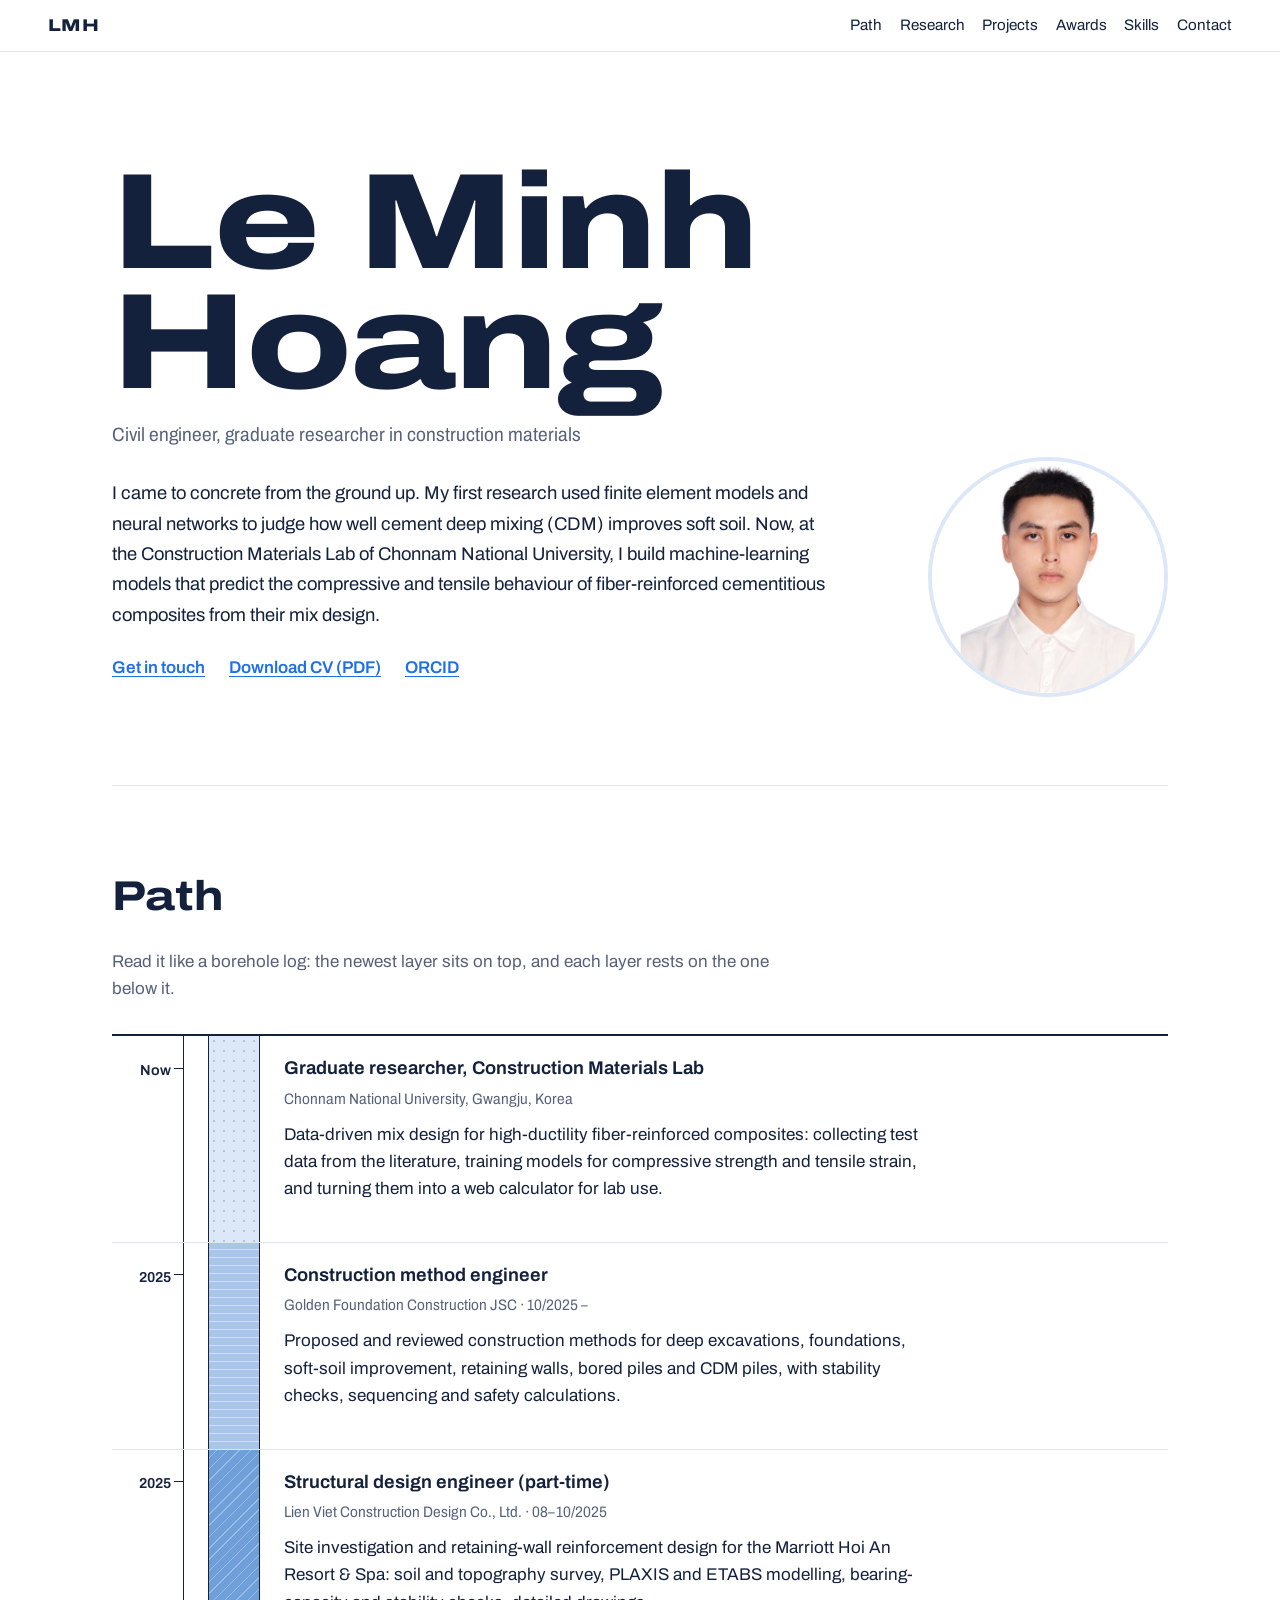
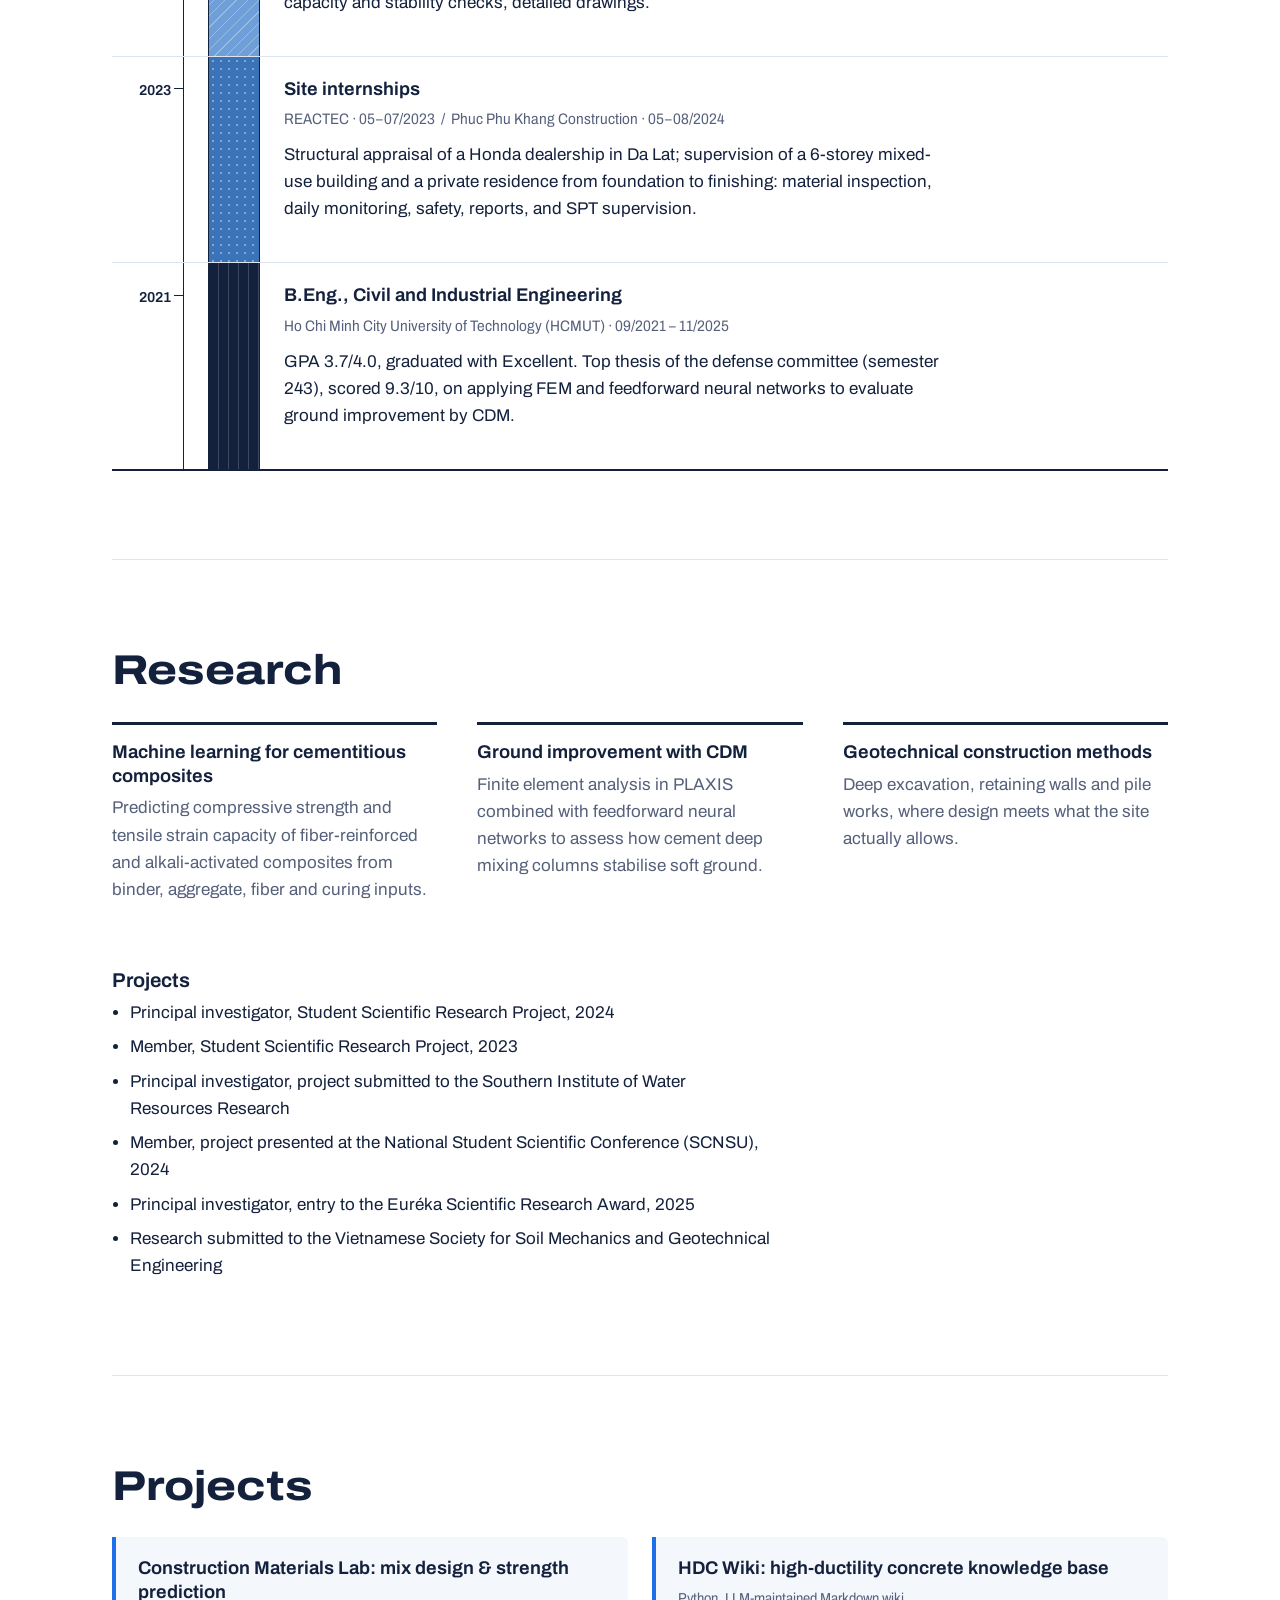
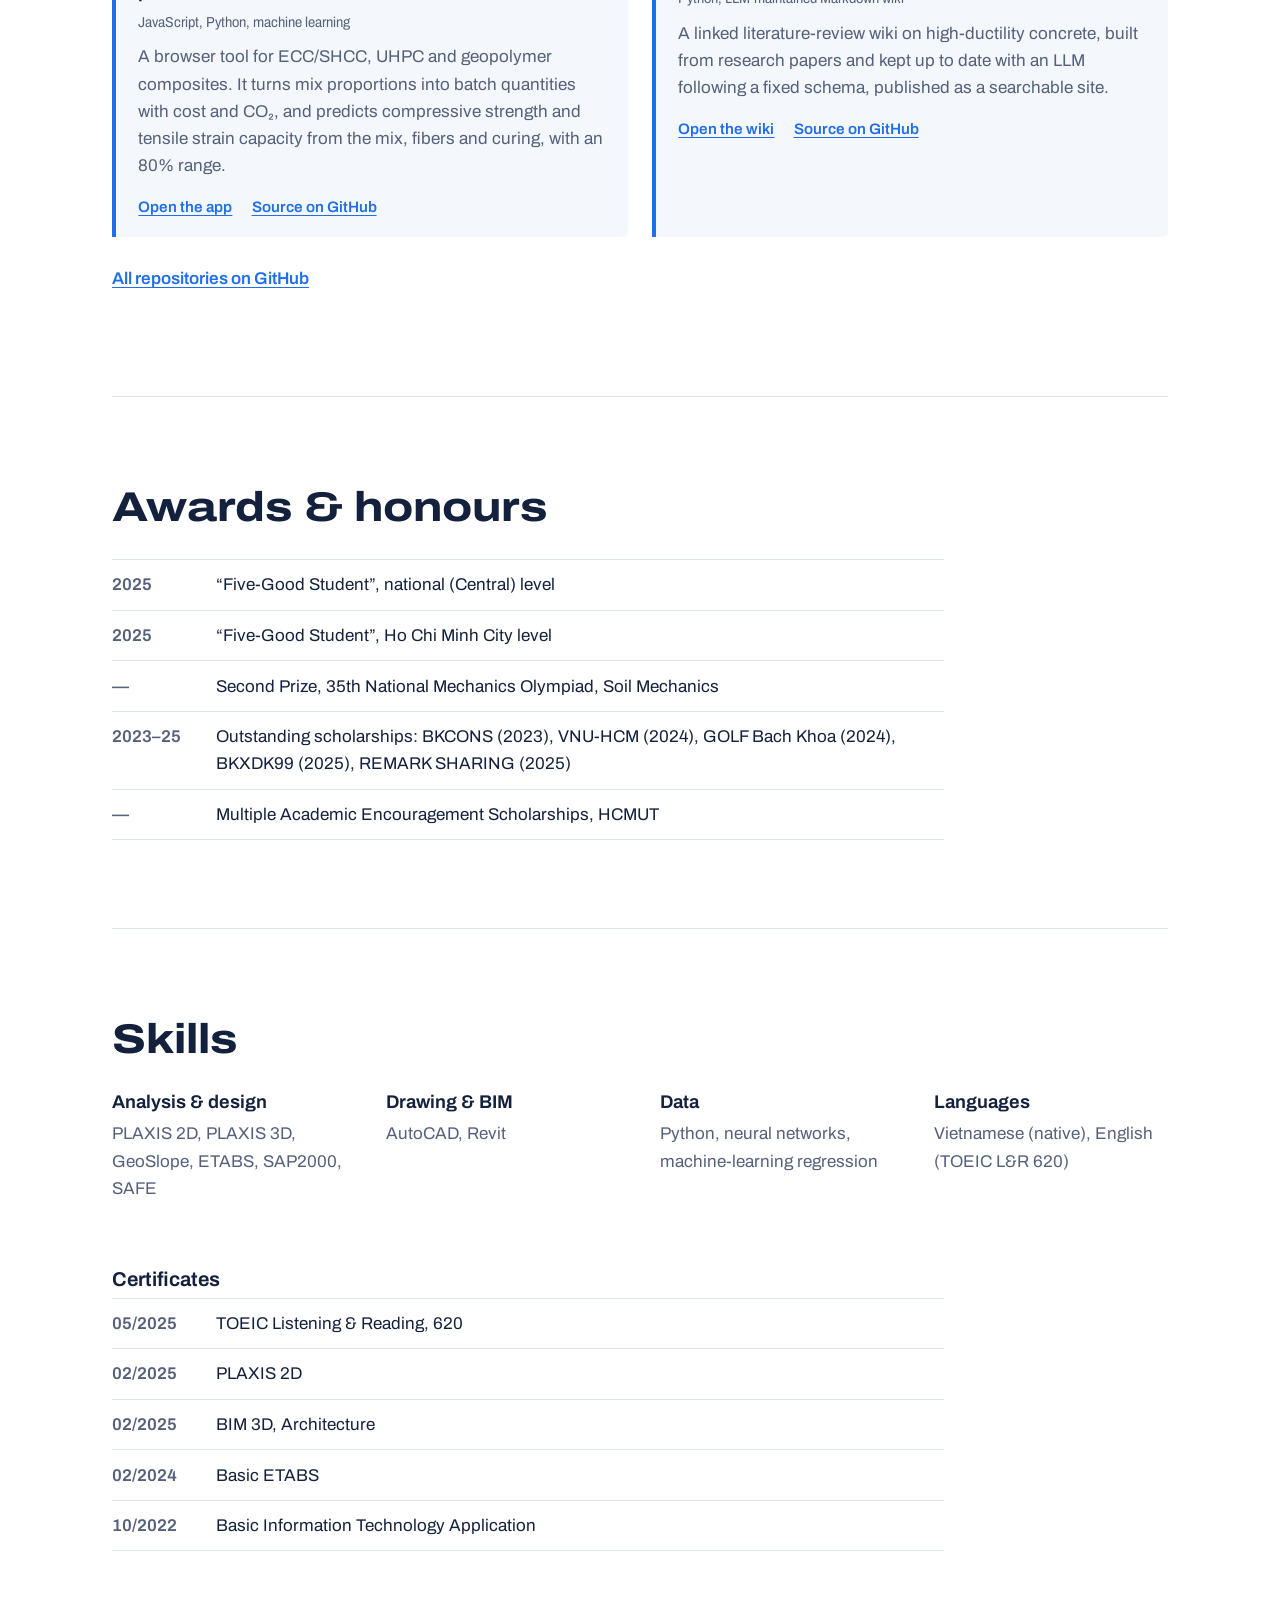
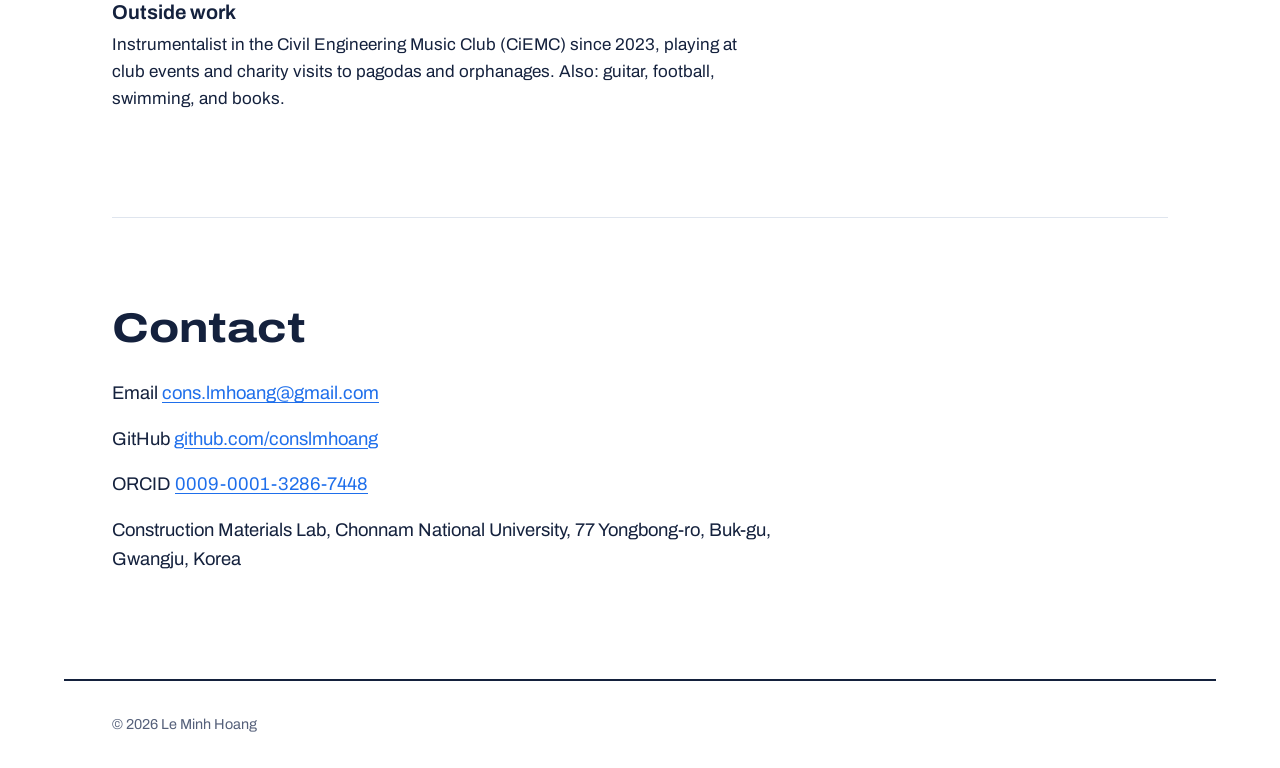
==== index.html @ 392dd6df "Personal website: profile, path, research, projects, awards, skills, contact Co-Authored-By: Claude " ====
<!doctype html>
<html lang="en">
<head>
<meta charset="utf-8">
<meta name="viewport" content="width=device-width, initial-scale=1">
<title>Le Minh Hoang</title>
<meta name="description" content="Le Minh Hoang, civil engineer and graduate researcher in construction materials.">
<link rel="preconnect" href="https://fonts.googleapis.com">
<link rel="preconnect" href="https://fonts.gstatic.com" crossorigin>
<link href="https://fonts.googleapis.com/css2?family=Archivo:wdth,wght@62..125,300..800&display=swap" rel="stylesheet">
<link rel="stylesheet" href="style.css">
</head>
<body>

<header class="top">
  <a class="mark" href="#">LMH</a>
  <nav aria-label="Sections">
    <a href="#path">Path</a>
    <a href="#research">Research</a>
    <a href="#projects">Projects</a>
    <a href="#awards">Awards</a>
    <a href="#skills">Skills</a>
    <a href="#contact">Contact</a>
  </nav>
</header>

<main>

<section class="hero">
  <div class="hero-text">
    <h1>Le Minh<br>Hoang</h1>
    <p class="role">Civil engineer, graduate researcher in construction materials</p>
    <p class="lede">I came to concrete from the ground up. My first research used finite element models and neural networks to judge how well cement deep mixing (CDM) improves soft soil. Now, at the Construction Materials Lab of Chonnam National University, I build machine-learning models that predict the compressive and tensile behaviour of fiber-reinforced cementitious composites from their mix design.</p>
    <p class="links">
      <a href="#contact">Get in touch</a>
      <a href="Le-Minh-Hoang-CV.pdf">Download CV (PDF)</a>
      <a href="https://orcid.org/0009-0001-3286-7448">ORCID</a>
    </p>
  </div>
  <figure class="portrait">
    <img src="assets/photo.jpg" alt="Portrait of Le Minh Hoang" width="300" height="300">
  </figure>
</section>

<section id="path" class="path">
  <h2>Path</h2>
  <p class="section-note">Read it like a borehole log: the newest layer sits on top, and each layer rests on the one below it.</p>

  <ol class="log">
    <li class="layer l-now">
      <span class="depth">Now</span>
      <div class="stratum" aria-hidden="true"></div>
      <div class="body">
        <h3>Graduate researcher, Construction Materials Lab</h3>
        <p class="where">Chonnam National University, Gwangju, Korea</p>
        <p>Data-driven mix design for high-ductility fiber-reinforced composites: collecting test data from the literature, training models for compressive strength and tensile strain, and turning them into a web calculator for lab use.</p>
      </div>
    </li>
    <li class="layer l-gf">
      <span class="depth">2025</span>
      <div class="stratum" aria-hidden="true"></div>
      <div class="body">
        <h3>Construction method engineer</h3>
        <p class="where">Golden Foundation Construction JSC · 10/2025 –</p>
        <p>Proposed and reviewed construction methods for deep excavations, foundations, soft-soil improvement, retaining walls, bored piles and CDM piles, with stability checks, sequencing and safety calculations.</p>
      </div>
    </li>
    <li class="layer l-lv">
      <span class="depth">2025</span>
      <div class="stratum" aria-hidden="true"></div>
      <div class="body">
        <h3>Structural design engineer (part-time)</h3>
        <p class="where">Lien Viet Construction Design Co., Ltd. · 08–10/2025</p>
        <p>Site investigation and retaining-wall reinforcement design for the Marriott Hoi An Resort &amp; Spa: soil and topography survey, PLAXIS and ETABS modelling, bearing-capacity and stability checks, detailed drawings.</p>
      </div>
    </li>
    <li class="layer l-site">
      <span class="depth">2023</span>
      <div class="stratum" aria-hidden="true"></div>
      <div class="body">
        <h3>Site internships</h3>
        <p class="where">REACTEC · 05–07/2023 &nbsp;/&nbsp; Phuc Phu Khang Construction · 05–08/2024</p>
        <p>Structural appraisal of a Honda dealership in Da Lat; supervision of a 6-storey mixed-use building and a private residence from foundation to finishing: material inspection, daily monitoring, safety, reports, and SPT supervision.</p>
      </div>
    </li>
    <li class="layer l-hcmut">
      <span class="depth">2021</span>
      <div class="stratum" aria-hidden="true"></div>
      <div class="body">
        <h3>B.Eng., Civil and Industrial Engineering</h3>
        <p class="where">Ho Chi Minh City University of Technology (HCMUT) · 09/2021 – 11/2025</p>
        <p>GPA 3.7/4.0, graduated with Excellent. Top thesis of the defense committee (semester 243), scored 9.3/10, on applying FEM and feedforward neural networks to evaluate ground improvement by CDM.</p>
      </div>
    </li>
  </ol>
</section>

<section id="research" class="research">
  <h2>Research</h2>
  <div class="topics">
    <article>
      <h3>Machine learning for cementitious composites</h3>
      <p>Predicting compressive strength and tensile strain capacity of fiber-reinforced and alkali-activated composites from binder, aggregate, fiber and curing inputs.</p>
    </article>
    <article>
      <h3>Ground improvement with CDM</h3>
      <p>Finite element analysis in PLAXIS combined with feedforward neural networks to assess how cement deep mixing columns stabilise soft ground.</p>
    </article>
    <article>
      <h3>Geotechnical construction methods</h3>
      <p>Deep excavation, retaining walls and pile works, where design meets what the site actually allows.</p>
    </article>
  </div>

  <h3 class="sub">Projects</h3>
  <ul class="plain">
    <li>Principal investigator, Student Scientific Research Project, 2024</li>
    <li>Member, Student Scientific Research Project, 2023</li>
    <li>Principal investigator, project submitted to the Southern Institute of Water Resources Research</li>
    <li>Member, project presented at the National Student Scientific Conference (SCNSU), 2024</li>
    <li>Principal investigator, entry to the Euréka Scientific Research Award, 2025</li>
    <li>Research submitted to the Vietnamese Society for Soil Mechanics and Geotechnical Engineering</li>
  </ul>
</section>

<section id="projects" class="projects">
  <h2>Projects</h2>
  <div class="projects-list">
    <article class="project">
      <h3>Construction Materials Lab: mix design &amp; strength prediction</h3>
      <p class="tech">JavaScript, Python, machine learning</p>
      <p>A browser tool for ECC/SHCC, UHPC and geopolymer composites. It turns mix proportions into batch quantities with cost and CO₂, and predicts compressive strength and tensile strain capacity from the mix, fibers and curing, with an 80% range.</p>
      <p class="plinks">
        <a href="https://conslmhoang.github.io/construction-materials-lab/">Open the app</a>
        <a href="https://github.com/conslmhoang/construction-materials-lab">Source on GitHub</a>
      </p>
    </article>
    <article class="project">
      <h3>HDC Wiki: high-ductility concrete knowledge base</h3>
      <p class="tech">Python, LLM-maintained Markdown wiki</p>
      <p>A linked literature-review wiki on high-ductility concrete, built from research papers and kept up to date with an LLM following a fixed schema, published as a searchable site.</p>
      <p class="plinks">
        <a href="https://conslmhoang.github.io/HDC-wiki/">Open the wiki</a>
        <a href="https://github.com/conslmhoang/HDC-wiki">Source on GitHub</a>
      </p>
    </article>
  </div>
  <p class="gh-all"><a href="https://github.com/conslmhoang">All repositories on GitHub</a></p>
</section>

<section id="awards" class="awards">
  <h2>Awards &amp; honours</h2>
  <dl class="rows">
    <div><dt>2025</dt><dd>“Five-Good Student”, national (Central) level</dd></div>
    <div><dt>2025</dt><dd>“Five-Good Student”, Ho Chi Minh City level</dd></div>
    <div><dt>—</dt><dd>Second Prize, 35th National Mechanics Olympiad, Soil Mechanics</dd></div>
    <div><dt>2023–25</dt><dd>Outstanding scholarships: BKCONS (2023), VNU-HCM (2024), GOLF Bach Khoa (2024), BKXDK99 (2025), REMARK SHARING (2025)</dd></div>
    <div><dt>—</dt><dd>Multiple Academic Encouragement Scholarships, HCMUT</dd></div>
  </dl>
</section>

<section id="skills" class="skills">
  <h2>Skills</h2>
  <div class="skill-grid">
    <div>
      <h3>Analysis &amp; design</h3>
      <p>PLAXIS 2D, PLAXIS 3D, GeoSlope, ETABS, SAP2000, SAFE</p>
    </div>
    <div>
      <h3>Drawing &amp; BIM</h3>
      <p>AutoCAD, Revit</p>
    </div>
    <div>
      <h3>Data</h3>
      <p>Python, neural networks, machine-learning regression</p>
    </div>
    <div>
      <h3>Languages</h3>
      <p>Vietnamese (native), English (TOEIC L&amp;R 620)</p>
    </div>
  </div>

  <h3 class="sub">Certificates</h3>
  <dl class="rows">
    <div><dt>05/2025</dt><dd>TOEIC Listening &amp; Reading, 620</dd></div>
    <div><dt>02/2025</dt><dd>PLAXIS 2D</dd></div>
    <div><dt>02/2025</dt><dd>BIM 3D, Architecture</dd></div>
    <div><dt>02/2024</dt><dd>Basic ETABS</dd></div>
    <div><dt>10/2022</dt><dd>Basic Information Technology Application</dd></div>
  </dl>

  <h3 class="sub">Outside work</h3>
  <p class="outside">Instrumentalist in the Civil Engineering Music Club (CiEMC) since 2023, playing at club events and charity visits to pagodas and orphanages. Also: guitar, football, swimming, and books.</p>
</section>

<section id="contact" class="contact">
  <h2>Contact</h2>
  <p class="contact-line">Email <a href="mailto:cons.lmhoang@gmail.com">cons.lmhoang@gmail.com</a></p>
  <p class="contact-line">GitHub <a href="https://github.com/conslmhoang">github.com/conslmhoang</a></p>
  <p class="contact-line">ORCID <a href="https://orcid.org/0009-0001-3286-7448">0009-0001-3286-7448</a></p>
  <p class="contact-line">Construction Materials Lab, Chonnam National University, 77 Yongbong-ro, Buk-gu, Gwangju, Korea</p>
</section>

</main>

<footer class="foot">
  <p>© 2026 Le Minh Hoang</p>
</footer>

</body>
</html>
---- style.css ----
:root {
  --paper: #ffffff;
  --ink: #14213d;        /* navy */
  --muted: #55607a;
  --rule: #dfe5ee;
  --rebar: #1f6feb;      /* link / focus */
  --tint: #f4f7fb;       /* alternate section band */
  /* strata, top (light) to bottom (deep) */
  --s-now: #dce8f7;
  --s-gf: #a9c6ea;
  --s-lv: #6f9fd8;
  --s-site: #3b73b9;
  --s-hcmut: #14213d;
  --measure: 66ch;
}

* { box-sizing: border-box; }
html { scroll-behavior: smooth; }
@media (prefers-reduced-motion: reduce) { html { scroll-behavior: auto; } }

body {
  margin: 0;
  background: var(--paper);
  color: var(--ink);
  font-family: "Archivo", system-ui, sans-serif;
  font-size: 1.0625rem;
  line-height: 1.6;
  font-variation-settings: "wdth" 100;
}

a { color: var(--rebar); text-underline-offset: 3px; }
a:focus-visible { outline: 2px solid var(--rebar); outline-offset: 3px; border-radius: 2px; }

/* top bar */
.top {
  position: sticky; top: 0; z-index: 10;
  display: flex; justify-content: space-between; align-items: center; gap: 1rem;
  padding: .75rem clamp(1rem, 4vw, 3rem);
  background: color-mix(in srgb, var(--paper) 92%, transparent);
  backdrop-filter: blur(6px);
  border-bottom: 1px solid var(--rule);
}
.mark { font-weight: 800; font-stretch: 125%; font-variation-settings: "wdth" 125; color: var(--ink); text-decoration: none; letter-spacing: .02em; }
.top nav { display: flex; flex-wrap: wrap; gap: .25rem 1.1rem; font-size: .95rem; }
.top nav a { color: var(--ink); text-decoration: none; }
.top nav a:hover { color: var(--rebar); text-decoration: underline; }
.hero h1 { color: var(--ink); }

main { padding: 0 clamp(1rem, 4vw, 3rem); max-width: 72rem; margin: 0 auto; }
section { padding: clamp(3rem, 8vw, 5.5rem) 0; border-bottom: 1px solid var(--rule); }

h2 {
  font-size: clamp(1.9rem, 4vw, 2.6rem);
  font-weight: 750;
  font-variation-settings: "wdth" 118;
  line-height: 1.1;
  margin: 0 0 1.75rem;
}
h3 { font-size: 1.15rem; font-weight: 650; line-height: 1.3; margin: 0 0 .35rem; }
h3.sub { margin-top: 3rem; font-size: 1.25rem; }
p { margin: 0 0 1rem; max-width: var(--measure); }

/* hero */
.hero {
  display: grid; grid-template-columns: 1fr auto; gap: clamp(1.5rem, 5vw, 4rem);
  align-items: end; padding-top: clamp(3rem, 10vw, 7rem);
}
.hero h1 {
  margin: 0 0 1rem;
  font-size: clamp(3.4rem, 12vw, 8.5rem);
  line-height: .88;
  font-weight: 800;
  font-variation-settings: "wdth" 125;
  letter-spacing: -.01em;
}
.role { font-size: 1.2rem; color: var(--muted); font-variation-settings: "wdth" 88; margin-bottom: 1.75rem; }
.lede { font-size: 1.15rem; line-height: 1.65; }
.links { display: flex; flex-wrap: wrap; gap: .75rem 1.5rem; margin-top: 1.5rem; font-weight: 600; }

.portrait { margin: 0; }
.portrait img {
  display: block; width: clamp(150px, 22vw, 240px); height: auto;
  aspect-ratio: 1; object-fit: cover; object-position: 50% 20%;
  border-radius: 50%;
  border: 4px solid var(--s-now);
}

/* borehole log: the one memorable element */
.section-note { color: var(--muted); margin-bottom: 2rem; }
.log { list-style: none; margin: 0; padding: 0; border-top: 2px solid var(--ink); }
.layer {
  display: grid;
  grid-template-columns: 4.5rem 3.25rem 1fr;
  gap: 0 1.5rem;
  border-bottom: 1px solid var(--rule);
}
.depth {
  padding-top: 1.4rem;
  font-size: .9rem; font-weight: 600;
  font-variant-numeric: tabular-nums;
  text-align: right;
  border-right: 1px solid var(--ink);
  padding-right: .75rem;
  position: relative;
}
.depth::after { /* tick on the depth scale */
  content: ""; position: absolute; right: -1px; top: 1.95rem; width: .6rem; border-top: 1px solid var(--ink);
}
.stratum { background: var(--c); background-image: var(--tex); border-left: 1px solid var(--ink); border-right: 1px solid var(--ink); }
.body { padding: 1.3rem 0 1.5rem; }
.where { color: var(--muted); font-size: .95rem; font-variation-settings: "wdth" 88; margin-bottom: .6rem; }

/* each layer gets its own subtle hatch, like a log legend */
.l-now   { --c: var(--s-now);   --tex: radial-gradient(circle, rgba(20,33,61,.18) 1.2px, transparent 1.6px); }
.l-now .stratum { background-size: 10px 10px; }
.l-gf    { --c: var(--s-gf);    --tex: repeating-linear-gradient(0deg, transparent 0 7px, rgba(255,255,255,.45) 7px 8px); }
.l-lv    { --c: var(--s-lv);    --tex: repeating-linear-gradient(-45deg, transparent 0 7px, rgba(255,255,255,.3) 7px 8px); }
.l-site  { --c: var(--s-site);  --tex: radial-gradient(circle, rgba(255,255,255,.35) 1.2px, transparent 1.6px); }
.l-site .stratum { background-size: 8px 8px; }
.l-hcmut { --c: var(--s-hcmut); --tex: repeating-linear-gradient(90deg, transparent 0 9px, rgba(255,255,255,.18) 9px 10px); }
.log .layer:last-child { border-bottom: 2px solid var(--ink); }

/* research */
.topics { display: grid; grid-template-columns: repeat(auto-fit, minmax(16rem, 1fr)); gap: 2rem 2.5rem; }
.topics article { border-top: 3px solid var(--ink); padding-top: 1rem; }
.topics p { color: var(--muted); }
.plain { margin: 0; padding-left: 1.1rem; max-width: var(--measure); }
.plain li { margin-bottom: .45rem; }

/* key-value rows */
.rows { margin: 0; max-width: 52rem; }
.rows div { display: grid; grid-template-columns: 5.5rem 1fr; gap: 1rem; padding: .7rem 0; border-top: 1px solid var(--rule); }
.rows div:last-child { border-bottom: 1px solid var(--rule); }
.rows dt { font-weight: 600; font-variant-numeric: tabular-nums; color: var(--muted); }
.rows dd { margin: 0; }

.skill-grid { display: grid; grid-template-columns: repeat(auto-fit, minmax(13rem, 1fr)); gap: 1.75rem 2.5rem; }
.skill-grid p { color: var(--muted); }

/* projects */
.projects-list { display: grid; grid-template-columns: repeat(auto-fit, minmax(19rem, 1fr)); gap: 1.5rem; }
.project {
  background: var(--tint);
  border-left: 4px solid var(--rebar);
  padding: 1.25rem 1.4rem 1.1rem;
  border-radius: 0 6px 6px 0;
}
.project h3 { color: var(--ink); }
.project .tech { font-size: .9rem; color: var(--muted); font-variation-settings: "wdth" 88; margin-bottom: .6rem; }
.project p { color: var(--muted); }
.project .plinks { display: flex; flex-wrap: wrap; gap: .4rem 1.2rem; margin: 0; font-weight: 600; font-size: .95rem; }
.gh-all { margin-top: 1.75rem; font-weight: 600; }

.contact { border-bottom: 0; }
.contact-line { font-size: 1.15rem; }

.foot { padding: 2rem clamp(1rem, 4vw, 3rem); color: var(--muted); font-size: .9rem; border-top: 2px solid var(--ink); max-width: 72rem; margin: 0 auto; }
.foot p { margin: 0; }

@media (max-width: 680px) {
  .top nav { display: none; }
  .hero { grid-template-columns: 1fr; }
  .portrait { order: -1; }
  .layer { grid-template-columns: 3.25rem 1.5rem 1fr; gap: 0 .9rem; }
  .depth { font-size: .8rem; padding-right: .5rem; }
  .rows div { grid-template-columns: 4.5rem 1fr; }
}

@media print {
  .top { position: static; }
}
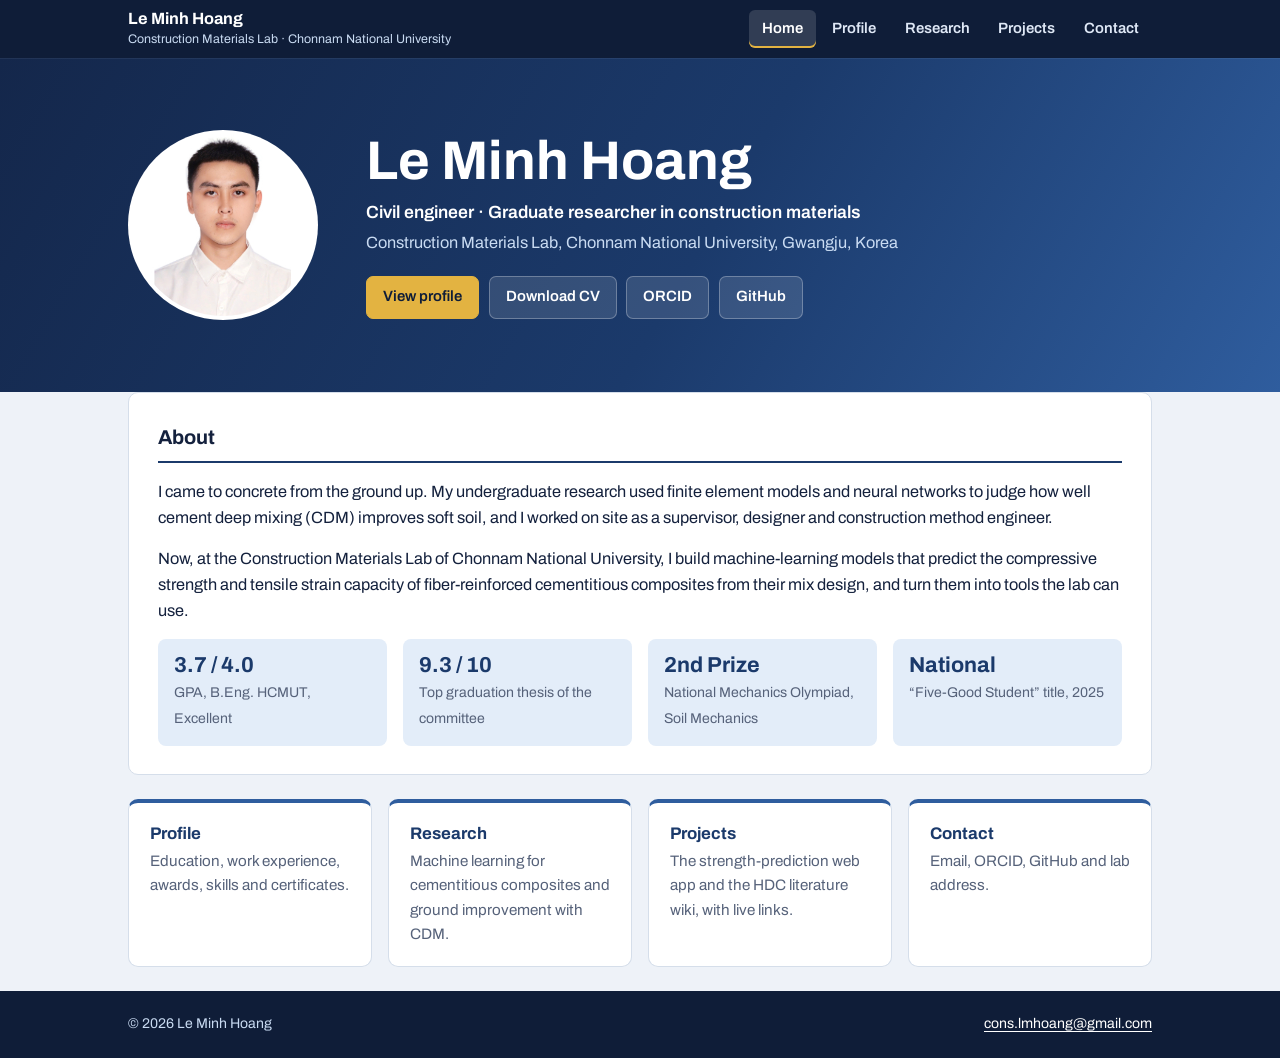
==== commit 7c343905: "Multi-page site with navy tab bar: Home, Profile, Research, Projects, Contact Co-Authored-By: Claude" ====
--- a/index.html
+++ b/index.html
@@ -4,208 +4,82 @@
 <meta charset="utf-8">
 <meta name="viewport" content="width=device-width, initial-scale=1">
 <title>Le Minh Hoang</title>
-<meta name="description" content="Le Minh Hoang, civil engineer and graduate researcher in construction materials.">
+<meta name="description" content="Le Minh Hoang, civil engineer and graduate researcher in construction materials at Chonnam National University.">
 <link rel="preconnect" href="https://fonts.googleapis.com">
 <link rel="preconnect" href="https://fonts.gstatic.com" crossorigin>
-<link href="https://fonts.googleapis.com/css2?family=Archivo:wdth,wght@62..125,300..800&display=swap" rel="stylesheet">
+<link href="https://fonts.googleapis.com/css2?family=Archivo:wght@400;600;700&display=swap" rel="stylesheet">
 <link rel="stylesheet" href="style.css">
 </head>
 <body>
 
-<header class="top">
-  <a class="mark" href="#">LMH</a>
-  <nav aria-label="Sections">
-    <a href="#path">Path</a>
-    <a href="#research">Research</a>
-    <a href="#projects">Projects</a>
-    <a href="#awards">Awards</a>
-    <a href="#skills">Skills</a>
-    <a href="#contact">Contact</a>
-  </nav>
+<header class="topbar">
+  <div class="wrap">
+    <a class="brand" href="index.html"><strong>Le Minh Hoang</strong><span>Construction Materials Lab · Chonnam National University</span></a>
+    <nav class="tabs" aria-label="Pages">
+      <a href="index.html" aria-current="page">Home</a>
+      <a href="profile.html">Profile</a>
+      <a href="research.html">Research</a>
+      <a href="projects.html">Projects</a>
+      <a href="contact.html">Contact</a>
+    </nav>
+  </div>
 </header>
 
-<main>
-
-<section class="hero">
-  <div class="hero-text">
-    <h1>Le Minh<br>Hoang</h1>
-    <p class="role">Civil engineer, graduate researcher in construction materials</p>
-    <p class="lede">I came to concrete from the ground up. My first research used finite element models and neural networks to judge how well cement deep mixing (CDM) improves soft soil. Now, at the Construction Materials Lab of Chonnam National University, I build machine-learning models that predict the compressive and tensile behaviour of fiber-reinforced cementitious composites from their mix design.</p>
-    <p class="links">
-      <a href="#contact">Get in touch</a>
-      <a href="Le-Minh-Hoang-CV.pdf">Download CV (PDF)</a>
-      <a href="https://orcid.org/0009-0001-3286-7448">ORCID</a>
-    </p>
+<section class="band hero">
+  <div class="wrap">
+    <img class="avatar" src="assets/photo.jpg" alt="Portrait of Le Minh Hoang" width="300" height="300">
+    <div>
+      <h1>Le Minh Hoang</h1>
+      <p class="role">Civil engineer · Graduate researcher in construction materials</p>
+      <p class="org">Construction Materials Lab, Chonnam National University, Gwangju, Korea</p>
+      <div class="btns">
+        <a class="btn primary" href="profile.html">View profile</a>
+        <a class="btn" href="Le-Minh-Hoang-CV.pdf">Download CV</a>
+        <a class="btn" href="https://orcid.org/0009-0001-3286-7448">ORCID</a>
+        <a class="btn" href="https://github.com/conslmhoang">GitHub</a>
+      </div>
+    </div>
   </div>
-  <figure class="portrait">
-    <img src="assets/photo.jpg" alt="Portrait of Le Minh Hoang" width="300" height="300">
-  </figure>
 </section>
 
-<section id="path" class="path">
-  <h2>Path</h2>
-  <p class="section-note">Read it like a borehole log: the newest layer sits on top, and each layer rests on the one below it.</p>
-
-  <ol class="log">
-    <li class="layer l-now">
-      <span class="depth">Now</span>
-      <div class="stratum" aria-hidden="true"></div>
-      <div class="body">
-        <h3>Graduate researcher, Construction Materials Lab</h3>
-        <p class="where">Chonnam National University, Gwangju, Korea</p>
-        <p>Data-driven mix design for high-ductility fiber-reinforced composites: collecting test data from the literature, training models for compressive strength and tensile strain, and turning them into a web calculator for lab use.</p>
-      </div>
-    </li>
-    <li class="layer l-gf">
-      <span class="depth">2025</span>
-      <div class="stratum" aria-hidden="true"></div>
-      <div class="body">
-        <h3>Construction method engineer</h3>
-        <p class="where">Golden Foundation Construction JSC · 10/2025 –</p>
-        <p>Proposed and reviewed construction methods for deep excavations, foundations, soft-soil improvement, retaining walls, bored piles and CDM piles, with stability checks, sequencing and safety calculations.</p>
-      </div>
-    </li>
-    <li class="layer l-lv">
-      <span class="depth">2025</span>
-      <div class="stratum" aria-hidden="true"></div>
-      <div class="body">
-        <h3>Structural design engineer (part-time)</h3>
-        <p class="where">Lien Viet Construction Design Co., Ltd. · 08–10/2025</p>
-        <p>Site investigation and retaining-wall reinforcement design for the Marriott Hoi An Resort &amp; Spa: soil and topography survey, PLAXIS and ETABS modelling, bearing-capacity and stability checks, detailed drawings.</p>
-      </div>
-    </li>
-    <li class="layer l-site">
-      <span class="depth">2023</span>
-      <div class="stratum" aria-hidden="true"></div>
-      <div class="body">
-        <h3>Site internships</h3>
-        <p class="where">REACTEC · 05–07/2023 &nbsp;/&nbsp; Phuc Phu Khang Construction · 05–08/2024</p>
-        <p>Structural appraisal of a Honda dealership in Da Lat; supervision of a 6-storey mixed-use building and a private residence from foundation to finishing: material inspection, daily monitoring, safety, reports, and SPT supervision.</p>
-      </div>
-    </li>
-    <li class="layer l-hcmut">
-      <span class="depth">2021</span>
-      <div class="stratum" aria-hidden="true"></div>
-      <div class="body">
-        <h3>B.Eng., Civil and Industrial Engineering</h3>
-        <p class="where">Ho Chi Minh City University of Technology (HCMUT) · 09/2021 – 11/2025</p>
-        <p>GPA 3.7/4.0, graduated with Excellent. Top thesis of the defense committee (semester 243), scored 9.3/10, on applying FEM and feedforward neural networks to evaluate ground improvement by CDM.</p>
-      </div>
-    </li>
-  </ol>
-</section>
-
-<section id="research" class="research">
-  <h2>Research</h2>
-  <div class="topics">
-    <article>
-      <h3>Machine learning for cementitious composites</h3>
-      <p>Predicting compressive strength and tensile strain capacity of fiber-reinforced and alkali-activated composites from binder, aggregate, fiber and curing inputs.</p>
-    </article>
-    <article>
-      <h3>Ground improvement with CDM</h3>
-      <p>Finite element analysis in PLAXIS combined with feedforward neural networks to assess how cement deep mixing columns stabilise soft ground.</p>
-    </article>
-    <article>
-      <h3>Geotechnical construction methods</h3>
-      <p>Deep excavation, retaining walls and pile works, where design meets what the site actually allows.</p>
-    </article>
-  </div>
-
-  <h3 class="sub">Projects</h3>
-  <ul class="plain">
-    <li>Principal investigator, Student Scientific Research Project, 2024</li>
-    <li>Member, Student Scientific Research Project, 2023</li>
-    <li>Principal investigator, project submitted to the Southern Institute of Water Resources Research</li>
-    <li>Member, project presented at the National Student Scientific Conference (SCNSU), 2024</li>
-    <li>Principal investigator, entry to the Euréka Scientific Research Award, 2025</li>
-    <li>Research submitted to the Vietnamese Society for Soil Mechanics and Geotechnical Engineering</li>
-  </ul>
-</section>
-
-<section id="projects" class="projects">
-  <h2>Projects</h2>
-  <div class="projects-list">
-    <article class="project">
-      <h3>Construction Materials Lab: mix design &amp; strength prediction</h3>
-      <p class="tech">JavaScript, Python, machine learning</p>
-      <p>A browser tool for ECC/SHCC, UHPC and geopolymer composites. It turns mix proportions into batch quantities with cost and CO₂, and predicts compressive strength and tensile strain capacity from the mix, fibers and curing, with an 80% range.</p>
-      <p class="plinks">
-        <a href="https://conslmhoang.github.io/construction-materials-lab/">Open the app</a>
-        <a href="https://github.com/conslmhoang/construction-materials-lab">Source on GitHub</a>
-      </p>
-    </article>
-    <article class="project">
-      <h3>HDC Wiki: high-ductility concrete knowledge base</h3>
-      <p class="tech">Python, LLM-maintained Markdown wiki</p>
-      <p>A linked literature-review wiki on high-ductility concrete, built from research papers and kept up to date with an LLM following a fixed schema, published as a searchable site.</p>
-      <p class="plinks">
-        <a href="https://conslmhoang.github.io/HDC-wiki/">Open the wiki</a>
-        <a href="https://github.com/conslmhoang/HDC-wiki">Source on GitHub</a>
-      </p>
-    </article>
-  </div>
-  <p class="gh-all"><a href="https://github.com/conslmhoang">All repositories on GitHub</a></p>
-</section>
-
-<section id="awards" class="awards">
-  <h2>Awards &amp; honours</h2>
-  <dl class="rows">
-    <div><dt>2025</dt><dd>“Five-Good Student”, national (Central) level</dd></div>
-    <div><dt>2025</dt><dd>“Five-Good Student”, Ho Chi Minh City level</dd></div>
-    <div><dt>—</dt><dd>Second Prize, 35th National Mechanics Olympiad, Soil Mechanics</dd></div>
-    <div><dt>2023–25</dt><dd>Outstanding scholarships: BKCONS (2023), VNU-HCM (2024), GOLF Bach Khoa (2024), BKXDK99 (2025), REMARK SHARING (2025)</dd></div>
-    <div><dt>—</dt><dd>Multiple Academic Encouragement Scholarships, HCMUT</dd></div>
-  </dl>
-</section>
-
-<section id="skills" class="skills">
-  <h2>Skills</h2>
-  <div class="skill-grid">
-    <div>
-      <h3>Analysis &amp; design</h3>
-      <p>PLAXIS 2D, PLAXIS 3D, GeoSlope, ETABS, SAP2000, SAFE</p>
-    </div>
-    <div>
-      <h3>Drawing &amp; BIM</h3>
-      <p>AutoCAD, Revit</p>
-    </div>
-    <div>
-      <h3>Data</h3>
-      <p>Python, neural networks, machine-learning regression</p>
-    </div>
-    <div>
-      <h3>Languages</h3>
-      <p>Vietnamese (native), English (TOEIC L&amp;R 620)</p>
+<main class="wrap">
+  <div class="card">
+    <h2>About</h2>
+    <p>I came to concrete from the ground up. My undergraduate research used finite element models and neural networks to judge how well cement deep mixing (CDM) improves soft soil, and I worked on site as a supervisor, designer and construction method engineer.</p>
+    <p>Now, at the Construction Materials Lab of Chonnam National University, I build machine-learning models that predict the compressive strength and tensile strain capacity of fiber-reinforced cementitious composites from their mix design, and turn them into tools the lab can use.</p>
+    <div class="facts">
+      <div class="fact"><b>3.7 / 4.0</b><span>GPA, B.Eng. HCMUT, Excellent</span></div>
+      <div class="fact"><b>9.3 / 10</b><span>Top graduation thesis of the committee</span></div>
+      <div class="fact"><b>2nd Prize</b><span>National Mechanics Olympiad, Soil Mechanics</span></div>
+      <div class="fact"><b>National</b><span>“Five-Good Student” title, 2025</span></div>
     </div>
   </div>
 
-  <h3 class="sub">Certificates</h3>
-  <dl class="rows">
-    <div><dt>05/2025</dt><dd>TOEIC Listening &amp; Reading, 620</dd></div>
-    <div><dt>02/2025</dt><dd>PLAXIS 2D</dd></div>
-    <div><dt>02/2025</dt><dd>BIM 3D, Architecture</dd></div>
-    <div><dt>02/2024</dt><dd>Basic ETABS</dd></div>
-    <div><dt>10/2022</dt><dd>Basic Information Technology Application</dd></div>
-  </dl>
-
-  <h3 class="sub">Outside work</h3>
-  <p class="outside">Instrumentalist in the Civil Engineering Music Club (CiEMC) since 2023, playing at club events and charity visits to pagodas and orphanages. Also: guitar, football, swimming, and books.</p>
-</section>
-
-<section id="contact" class="contact">
-  <h2>Contact</h2>
-  <p class="contact-line">Email <a href="mailto:cons.lmhoang@gmail.com">cons.lmhoang@gmail.com</a></p>
-  <p class="contact-line">GitHub <a href="https://github.com/conslmhoang">github.com/conslmhoang</a></p>
-  <p class="contact-line">ORCID <a href="https://orcid.org/0009-0001-3286-7448">0009-0001-3286-7448</a></p>
-  <p class="contact-line">Construction Materials Lab, Chonnam National University, 77 Yongbong-ro, Buk-gu, Gwangju, Korea</p>
-</section>
-
+  <div class="tiles">
+    <a class="tile" href="profile.html">
+      <h3>Profile</h3>
+      <p>Education, work experience, awards, skills and certificates.</p>
+    </a>
+    <a class="tile" href="research.html">
+      <h3>Research</h3>
+      <p>Machine learning for cementitious composites and ground improvement with CDM.</p>
+    </a>
+    <a class="tile" href="projects.html">
+      <h3>Projects</h3>
+      <p>The strength-prediction web app and the HDC literature wiki, with live links.</p>
+    </a>
+    <a class="tile" href="contact.html">
+      <h3>Contact</h3>
+      <p>Email, ORCID, GitHub and lab address.</p>
+    </a>
+  </div>
 </main>
 
 <footer class="foot">
-  <p>© 2026 Le Minh Hoang</p>
+  <div class="wrap">
+    <span>© 2026 Le Minh Hoang</span>
+    <span><a href="mailto:cons.lmhoang@gmail.com">cons.lmhoang@gmail.com</a></span>
+  </div>
 </footer>
-
 </body>
 </html>
--- a/style.css
+++ b/style.css
@@ -1,17 +1,19 @@
 :root {
-  --paper: #ffffff;
-  --ink: #14213d;        /* navy */
-  --muted: #55607a;
-  --rule: #dfe5ee;
-  --rebar: #1f6feb;      /* link / focus */
-  --tint: #f4f7fb;       /* alternate section band */
-  /* strata, top (light) to bottom (deep) */
-  --s-now: #dce8f7;
-  --s-gf: #a9c6ea;
-  --s-lv: #6f9fd8;
-  --s-site: #3b73b9;
-  --s-hcmut: #14213d;
-  --measure: 66ch;
+  --navy-900: #0f1d38;
+  --navy-800: #14274b;
+  --navy-700: #1b3a6b;
+  --navy-500: #2f5d9e;
+  --sky-200: #c9dbf2;
+  --sky-100: #e3edf9;
+  --bg: #eef2f8;          /* page background: tinted, not white */
+  --card: #ffffff;
+  --ink: #14213d;
+  --muted: #56627a;
+  --rule: #d5deea;
+  --link: #1f62c9;
+  --gold: #e3b341;        /* small accent for the active tab and highlights */
+  --wrap: 68rem;
+  --radius: 10px;
 }
 
 * { box-sizing: border-box; }
@@ -20,152 +22,175 @@
 
 body {
   margin: 0;
-  background: var(--paper);
+  background: var(--bg);
   color: var(--ink);
-  font-family: "Archivo", system-ui, sans-serif;
-  font-size: 1.0625rem;
+  font-family: "Archivo", "Segoe UI", system-ui, sans-serif;
+  font-size: 1.02rem;
   line-height: 1.6;
-  font-variation-settings: "wdth" 100;
+  min-height: 100vh;
+  display: flex;
+  flex-direction: column;
 }
+body > main { flex: 1 0 auto; width: 100%; }
+a { color: var(--link); text-underline-offset: 3px; }
+a:focus-visible, button:focus-visible { outline: 2px solid var(--gold); outline-offset: 3px; border-radius: 4px; }
+img { max-width: 100%; }
+.wrap { max-width: var(--wrap); margin: 0 auto; padding: 0 clamp(1rem, 4vw, 2rem); }
 
-a { color: var(--rebar); text-underline-offset: 3px; }
-a:focus-visible { outline: 2px solid var(--rebar); outline-offset: 3px; border-radius: 2px; }
+/* ---------- top bar with tabs ---------- */
+.topbar {
+  position: sticky; top: 0; z-index: 20;
+  background: var(--navy-900);
+  color: #fff;
+  box-shadow: 0 1px 0 rgba(255,255,255,.06);
+}
+.topbar .wrap { display: flex; align-items: center; gap: 1.5rem; min-height: 3.6rem; }
+.brand { color: #fff; text-decoration: none; line-height: 1.15; flex-shrink: 0; }
+.brand strong { display: block; font-size: 1.02rem; font-weight: 700; }
+.brand span { font-size: .78rem; color: var(--sky-200); }
+.tabs { display: flex; gap: .2rem; margin-left: auto; overflow-x: auto; scrollbar-width: none; }
+.tabs::-webkit-scrollbar { display: none; }
+.tabs a {
+  color: #dfe8f6; text-decoration: none; white-space: nowrap;
+  font-size: .93rem; font-weight: 600;
+  padding: .45rem .8rem; border-radius: 6px;
+}
+.tabs a:hover { background: rgba(255,255,255,.08); color: #fff; }
+.tabs a[aria-current="page"] { background: rgba(255,255,255,.14); color: #fff; box-shadow: inset 0 -2px 0 var(--gold); }
 
-/* top bar */
-.top {
-  position: sticky; top: 0; z-index: 10;
-  display: flex; justify-content: space-between; align-items: center; gap: 1rem;
-  padding: .75rem clamp(1rem, 4vw, 3rem);
-  background: color-mix(in srgb, var(--paper) 92%, transparent);
-  backdrop-filter: blur(6px);
-  border-bottom: 1px solid var(--rule);
+/* ---------- page header band ---------- */
+.band {
+  background: linear-gradient(120deg, var(--navy-800) 0%, var(--navy-700) 55%, var(--navy-500) 100%);
+  color: #fff;
+  padding: 2.4rem 0 2.2rem;
 }
-.mark { font-weight: 800; font-stretch: 125%; font-variation-settings: "wdth" 125; color: var(--ink); text-decoration: none; letter-spacing: .02em; }
-.top nav { display: flex; flex-wrap: wrap; gap: .25rem 1.1rem; font-size: .95rem; }
-.top nav a { color: var(--ink); text-decoration: none; }
-.top nav a:hover { color: var(--rebar); text-decoration: underline; }
-.hero h1 { color: var(--ink); }
+.band h1 { margin: 0 0 .35rem; font-size: clamp(1.7rem, 3.5vw, 2.3rem); line-height: 1.15; }
+.band p { margin: 0; color: var(--sky-200); }
 
-main { padding: 0 clamp(1rem, 4vw, 3rem); max-width: 72rem; margin: 0 auto; }
-section { padding: clamp(3rem, 8vw, 5.5rem) 0; border-bottom: 1px solid var(--rule); }
+/* home hero is a taller version of the band */
+.hero { padding: clamp(2.5rem, 7vw, 4.5rem) 0; }
+.hero .wrap { display: grid; grid-template-columns: auto 1fr; gap: clamp(1.5rem, 4vw, 3rem); align-items: center; }
+.hero img.avatar {
+  width: clamp(130px, 18vw, 190px); height: auto; aspect-ratio: 1; object-fit: cover; object-position: 50% 20%;
+  border-radius: 50%; border: 4px solid rgba(255,255,255,.85); background: #fff;
+}
+.hero h1 { font-size: clamp(2.2rem, 5.5vw, 3.4rem); margin-bottom: .4rem; }
+.hero .role { color: #fff; font-size: 1.1rem; font-weight: 600; margin-bottom: .2rem; }
+.hero .org { margin-bottom: 1.2rem; }
+.btns { display: flex; flex-wrap: wrap; gap: .6rem; }
+.btn {
+  display: inline-block; padding: .55rem 1rem; border-radius: 7px;
+  font-weight: 600; font-size: .93rem; text-decoration: none;
+  background: rgba(255,255,255,.12); color: #fff; border: 1px solid rgba(255,255,255,.28);
+}
+.btn:hover { background: rgba(255,255,255,.2); }
+.btn.primary { background: var(--gold); color: var(--navy-900); border-color: var(--gold); }
+.btn.primary:hover { background: #ecc35e; }
 
+/* ---------- content ---------- */
+main { padding: 2rem 0 3rem; }
+.card {
+  background: var(--card);
+  border: 1px solid var(--rule);
+  border-radius: var(--radius);
+  padding: clamp(1.2rem, 3vw, 1.8rem);
+  margin-bottom: 1.5rem;
+}
 h2 {
-  font-size: clamp(1.9rem, 4vw, 2.6rem);
-  font-weight: 750;
-  font-variation-settings: "wdth" 118;
-  line-height: 1.1;
-  margin: 0 0 1.75rem;
+  font-size: 1.25rem; margin: 0 0 1rem; padding-bottom: .5rem;
+  border-bottom: 2px solid var(--navy-700);
 }
-h3 { font-size: 1.15rem; font-weight: 650; line-height: 1.3; margin: 0 0 .35rem; }
-h3.sub { margin-top: 3rem; font-size: 1.25rem; }
-p { margin: 0 0 1rem; max-width: var(--measure); }
+h3 { font-size: 1.05rem; margin: 0 0 .25rem; line-height: 1.35; }
+p { margin: 0 0 .9rem; }
+.muted { color: var(--muted); }
+.small { font-size: .9rem; }
 
-/* hero */
-.hero {
-  display: grid; grid-template-columns: 1fr auto; gap: clamp(1.5rem, 5vw, 4rem);
-  align-items: end; padding-top: clamp(3rem, 10vw, 7rem);
+/* home: tiles that link to each page */
+.tiles { display: grid; grid-template-columns: repeat(auto-fit, minmax(14rem, 1fr)); gap: 1rem; margin-bottom: 1.5rem; }
+.tile {
+  display: block; text-decoration: none; color: var(--ink);
+  background: var(--card); border: 1px solid var(--rule); border-radius: var(--radius);
+  padding: 1.2rem 1.3rem; border-top: 4px solid var(--navy-500);
 }
-.hero h1 {
-  margin: 0 0 1rem;
-  font-size: clamp(3.4rem, 12vw, 8.5rem);
-  line-height: .88;
-  font-weight: 800;
-  font-variation-settings: "wdth" 125;
-  letter-spacing: -.01em;
+.tile:hover { border-color: var(--navy-500); box-shadow: 0 4px 14px rgba(20,39,75,.08); }
+.tile h3 { color: var(--navy-700); }
+.tile p { margin: 0; color: var(--muted); font-size: .95rem; }
+
+.facts { display: grid; grid-template-columns: repeat(auto-fit, minmax(10rem, 1fr)); gap: 1rem; }
+.fact { background: var(--sky-100); border-radius: 8px; padding: .9rem 1rem; }
+.fact b { display: block; font-size: 1.35rem; color: var(--navy-700); line-height: 1.2; }
+.fact span { font-size: .88rem; color: var(--muted); }
+
+/* profile header */
+.profile { display: grid; grid-template-columns: auto 1fr; gap: 1.5rem; align-items: start; }
+.profile img { width: 150px; height: auto; aspect-ratio: 1; object-fit: cover; object-position: 50% 20%; border-radius: 8px; border: 1px solid var(--rule); }
+.profile h2 { border: 0; padding: 0; margin-bottom: .3rem; font-size: 1.4rem; }
+.chips { display: flex; flex-wrap: wrap; gap: .45rem; margin: .8rem 0; }
+.chip {
+  font-size: .84rem; padding: .25rem .7rem; border-radius: 999px;
+  background: var(--sky-100); color: var(--navy-700); text-decoration: none; border: 1px solid var(--sky-200);
 }
-.role { font-size: 1.2rem; color: var(--muted); font-variation-settings: "wdth" 88; margin-bottom: 1.75rem; }
-.lede { font-size: 1.15rem; line-height: 1.65; }
-.links { display: flex; flex-wrap: wrap; gap: .75rem 1.5rem; margin-top: 1.5rem; font-weight: 600; }
+a.chip:hover { background: var(--sky-200); }
 
-.portrait { margin: 0; }
-.portrait img {
-  display: block; width: clamp(150px, 22vw, 240px); height: auto;
-  aspect-ratio: 1; object-fit: cover; object-position: 50% 20%;
-  border-radius: 50%;
-  border: 4px solid var(--s-now);
-}
-
-/* borehole log: the one memorable element */
-.section-note { color: var(--muted); margin-bottom: 2rem; }
-.log { list-style: none; margin: 0; padding: 0; border-top: 2px solid var(--ink); }
-.layer {
-  display: grid;
-  grid-template-columns: 4.5rem 3.25rem 1fr;
-  gap: 0 1.5rem;
-  border-bottom: 1px solid var(--rule);
-}
-.depth {
-  padding-top: 1.4rem;
-  font-size: .9rem; font-weight: 600;
-  font-variant-numeric: tabular-nums;
-  text-align: right;
-  border-right: 1px solid var(--ink);
-  padding-right: .75rem;
-  position: relative;
-}
-.depth::after { /* tick on the depth scale */
-  content: ""; position: absolute; right: -1px; top: 1.95rem; width: .6rem; border-top: 1px solid var(--ink);
-}
-.stratum { background: var(--c); background-image: var(--tex); border-left: 1px solid var(--ink); border-right: 1px solid var(--ink); }
-.body { padding: 1.3rem 0 1.5rem; }
-.where { color: var(--muted); font-size: .95rem; font-variation-settings: "wdth" 88; margin-bottom: .6rem; }
-
-/* each layer gets its own subtle hatch, like a log legend */
-.l-now   { --c: var(--s-now);   --tex: radial-gradient(circle, rgba(20,33,61,.18) 1.2px, transparent 1.6px); }
-.l-now .stratum { background-size: 10px 10px; }
-.l-gf    { --c: var(--s-gf);    --tex: repeating-linear-gradient(0deg, transparent 0 7px, rgba(255,255,255,.45) 7px 8px); }
-.l-lv    { --c: var(--s-lv);    --tex: repeating-linear-gradient(-45deg, transparent 0 7px, rgba(255,255,255,.3) 7px 8px); }
-.l-site  { --c: var(--s-site);  --tex: radial-gradient(circle, rgba(255,255,255,.35) 1.2px, transparent 1.6px); }
-.l-site .stratum { background-size: 8px 8px; }
-.l-hcmut { --c: var(--s-hcmut); --tex: repeating-linear-gradient(90deg, transparent 0 9px, rgba(255,255,255,.18) 9px 10px); }
-.log .layer:last-child { border-bottom: 2px solid var(--ink); }
-
-/* research */
-.topics { display: grid; grid-template-columns: repeat(auto-fit, minmax(16rem, 1fr)); gap: 2rem 2.5rem; }
-.topics article { border-top: 3px solid var(--ink); padding-top: 1rem; }
-.topics p { color: var(--muted); }
-.plain { margin: 0; padding-left: 1.1rem; max-width: var(--measure); }
-.plain li { margin-bottom: .45rem; }
-
-/* key-value rows */
-.rows { margin: 0; max-width: 52rem; }
-.rows div { display: grid; grid-template-columns: 5.5rem 1fr; gap: 1rem; padding: .7rem 0; border-top: 1px solid var(--rule); }
-.rows div:last-child { border-bottom: 1px solid var(--rule); }
-.rows dt { font-weight: 600; font-variant-numeric: tabular-nums; color: var(--muted); }
+/* dated rows (education, awards, certificates) */
+.rows { margin: 0; }
+.rows > div { display: grid; grid-template-columns: 7.5rem 1fr; gap: 1rem; padding: .55rem 0; border-top: 1px solid var(--rule); }
+.rows > div:first-child { border-top: 0; }
+.rows dt { color: var(--muted); font-size: .92rem; font-variant-numeric: tabular-nums; }
 .rows dd { margin: 0; }
 
-.skill-grid { display: grid; grid-template-columns: repeat(auto-fit, minmax(13rem, 1fr)); gap: 1.75rem 2.5rem; }
-.skill-grid p { color: var(--muted); }
+/* experience timeline */
+.timeline { list-style: none; margin: 0; padding: 0; position: relative; }
+.timeline::before { content: ""; position: absolute; left: .45rem; top: .4rem; bottom: .4rem; width: 2px; background: var(--sky-200); }
+.timeline > li { position: relative; padding: 0 0 1.3rem 2rem; }
+.timeline > li:last-child { padding-bottom: 0; }
+.timeline > li::before {
+  content: ""; position: absolute; left: 0; top: .35rem; width: 1rem; height: 1rem; border-radius: 50%;
+  background: var(--card); border: 3px solid var(--navy-500);
+}
+.timeline > li.current::before { background: var(--gold); border-color: var(--navy-700); }
+.when { font-size: .88rem; color: var(--muted); margin-bottom: .2rem; }
+.timeline ul { margin: .3rem 0 0; padding-left: 1.1rem; color: var(--muted); font-size: .95rem; }
 
-/* projects */
-.projects-list { display: grid; grid-template-columns: repeat(auto-fit, minmax(19rem, 1fr)); gap: 1.5rem; }
-.project {
-  background: var(--tint);
-  border-left: 4px solid var(--rebar);
-  padding: 1.25rem 1.4rem 1.1rem;
-  border-radius: 0 6px 6px 0;
+.grid-2 { display: grid; grid-template-columns: 1fr 1fr; gap: 1.5rem; }
+.grid-2 > .card { margin-bottom: 0; }
+.stack > * + * { margin-top: 1.5rem; }
+
+.plain { margin: 0; padding-left: 1.1rem; }
+.plain li { margin-bottom: .4rem; }
+
+/* research topics and projects */
+.topic { padding: 1rem 0; border-top: 1px solid var(--rule); }
+.topic:first-of-type { border-top: 0; padding-top: 0; }
+.project { display: grid; grid-template-columns: 1fr auto; gap: 1rem 1.5rem; align-items: start; }
+.project + .project { margin-top: 0; }
+.tags { display: flex; flex-wrap: wrap; gap: .35rem; margin: .4rem 0 .7rem; }
+.tag { font-size: .78rem; padding: .15rem .55rem; border-radius: 4px; background: var(--sky-100); color: var(--navy-700); }
+.project .links { display: flex; flex-direction: column; gap: .45rem; min-width: 10rem; }
+.project .links a { text-align: center; padding: .45rem .9rem; border-radius: 7px; font-weight: 600; font-size: .9rem; text-decoration: none; border: 1px solid var(--navy-500); color: var(--navy-700); }
+.project .links a.go { background: var(--navy-700); border-color: var(--navy-700); color: #fff; }
+.project .links a:hover { background: var(--sky-100); }
+.project .links a.go:hover { background: var(--navy-800); }
+
+.contact-list { margin: 0; }
+.contact-list > div { display: grid; grid-template-columns: 6rem 1fr; gap: 1rem; padding: .6rem 0; border-top: 1px solid var(--rule); }
+.contact-list > div:first-child { border-top: 0; }
+.contact-list dt { color: var(--muted); }
+.contact-list dd { margin: 0; }
+
+/* ---------- footer ---------- */
+.foot { background: var(--navy-900); color: var(--sky-200); font-size: .88rem; padding: 1.4rem 0; }
+.foot .wrap { display: flex; flex-wrap: wrap; justify-content: space-between; gap: .5rem 1.5rem; }
+.foot a { color: #fff; }
+
+@media (max-width: 760px) {
+  .topbar .wrap { flex-direction: column; align-items: stretch; gap: 0; padding-top: .5rem; }
+  .brand span { display: none; }
+  .tabs { margin-left: -.6rem; padding-bottom: .35rem; }
+  .hero .wrap, .profile { grid-template-columns: 1fr; }
+  .grid-2 { grid-template-columns: 1fr; }
+  .project { grid-template-columns: 1fr; }
+  .project .links { flex-direction: row; flex-wrap: wrap; min-width: 0; }
+  .rows > div, .contact-list > div { grid-template-columns: 1fr; gap: .1rem; }
+  .tabs a { padding: .45rem .6rem; }
 }
-.project h3 { color: var(--ink); }
-.project .tech { font-size: .9rem; color: var(--muted); font-variation-settings: "wdth" 88; margin-bottom: .6rem; }
-.project p { color: var(--muted); }
-.project .plinks { display: flex; flex-wrap: wrap; gap: .4rem 1.2rem; margin: 0; font-weight: 600; font-size: .95rem; }
-.gh-all { margin-top: 1.75rem; font-weight: 600; }
-
-.contact { border-bottom: 0; }
-.contact-line { font-size: 1.15rem; }
-
-.foot { padding: 2rem clamp(1rem, 4vw, 3rem); color: var(--muted); font-size: .9rem; border-top: 2px solid var(--ink); max-width: 72rem; margin: 0 auto; }
-.foot p { margin: 0; }
-
-@media (max-width: 680px) {
-  .top nav { display: none; }
-  .hero { grid-template-columns: 1fr; }
-  .portrait { order: -1; }
-  .layer { grid-template-columns: 3.25rem 1.5rem 1fr; gap: 0 .9rem; }
-  .depth { font-size: .8rem; padding-right: .5rem; }
-  .rows div { grid-template-columns: 4.5rem 1fr; }
-}
-
-@media print {
-  .top { position: static; }
-}
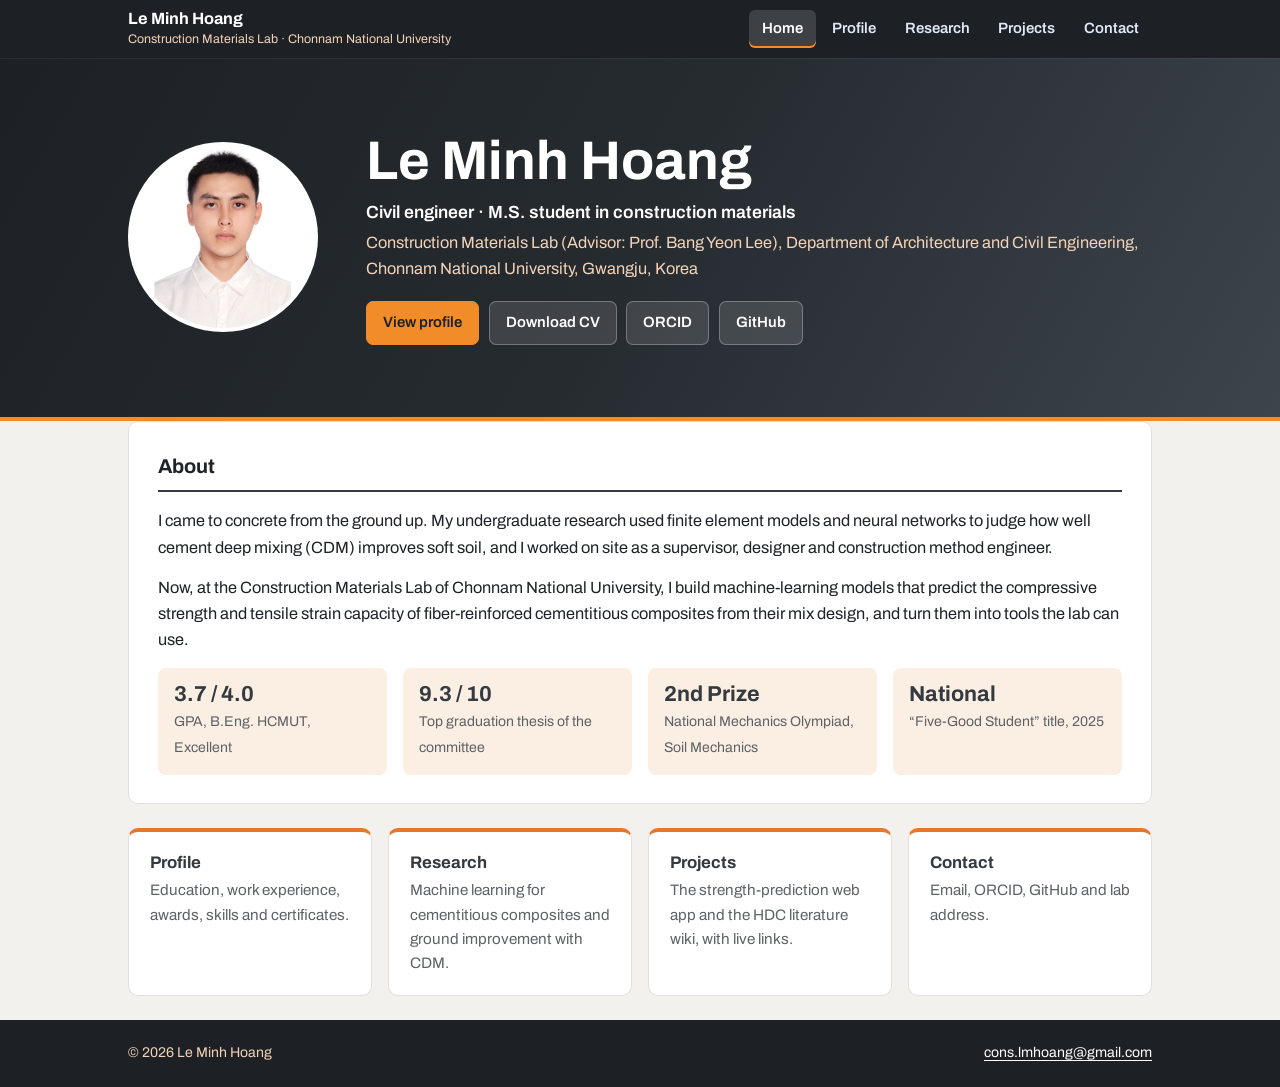
==== commit 9d952851: "M.S. at CNU from 09/2026 with department and advisor; spell out 'and' instead of '&' Co-Authored-By:" ====
--- a/index.html
+++ b/index.html
@@ -4,7 +4,7 @@
 <meta charset="utf-8">
 <meta name="viewport" content="width=device-width, initial-scale=1">
 <title>Le Minh Hoang</title>
-<meta name="description" content="Le Minh Hoang, civil engineer and graduate researcher in construction materials at Chonnam National University.">
+<meta name="description" content="Le Minh Hoang, civil engineer and M.S. student in construction materials at Chonnam National University.">
 <link rel="preconnect" href="https://fonts.googleapis.com">
 <link rel="preconnect" href="https://fonts.gstatic.com" crossorigin>
 <link href="https://fonts.googleapis.com/css2?family=Archivo:wght@400;600;700&display=swap" rel="stylesheet">
@@ -30,8 +30,8 @@
     <img class="avatar" src="assets/photo.jpg" alt="Portrait of Le Minh Hoang" width="300" height="300">
     <div>
       <h1>Le Minh Hoang</h1>
-      <p class="role">Civil engineer · Graduate researcher in construction materials</p>
-      <p class="org">Construction Materials Lab, Chonnam National University, Gwangju, Korea</p>
+      <p class="role">Civil engineer · M.S. student in construction materials</p>
+      <p class="org">Construction Materials Lab (Advisor: Prof. Bang Yeon Lee), Department of Architecture and Civil Engineering, Chonnam National University, Gwangju, Korea</p>
       <div class="btns">
         <a class="btn primary" href="profile.html">View profile</a>
         <a class="btn" href="Le-Minh-Hoang-CV.pdf">Download CV</a>
--- a/style.css
+++ b/style.css
@@ -1,17 +1,18 @@
 :root {
-  --navy-900: #0f1d38;
-  --navy-800: #14274b;
-  --navy-700: #1b3a6b;
-  --navy-500: #2f5d9e;
-  --sky-200: #c9dbf2;
-  --sky-100: #e3edf9;
-  --bg: #eef2f8;          /* page background: tinted, not white */
+  /* graphite + safety orange (variable names kept so selectors stay the same) */
+  --navy-900: #1d2125;    /* graphite, top bar and footer */
+  --navy-800: #262b30;
+  --navy-700: #343a40;    /* headings, tile titles */
+  --navy-500: #e8772e;    /* orange: tile tops, timeline dots, buttons */
+  --sky-200: #f3d3b8;     /* light text on dark */
+  --sky-100: #fbeee3;     /* chips, fact boxes */
+  --bg: #f2f1ee;          /* warm light grey page */
   --card: #ffffff;
-  --ink: #14213d;
-  --muted: #56627a;
-  --rule: #d5deea;
-  --link: #1f62c9;
-  --gold: #e3b341;        /* small accent for the active tab and highlights */
+  --ink: #1f2327;
+  --muted: #5d6268;
+  --rule: #e3dfd8;
+  --link: #c25a14;
+  --gold: #f28c28;        /* main button and active tab */
   --wrap: 68rem;
   --radius: 10px;
 }
@@ -60,7 +61,8 @@
 
 /* ---------- page header band ---------- */
 .band {
-  background: linear-gradient(120deg, var(--navy-800) 0%, var(--navy-700) 55%, var(--navy-500) 100%);
+  background: linear-gradient(120deg, var(--navy-900) 0%, var(--navy-800) 50%, #3d444b 100%);
+  border-bottom: 4px solid var(--gold);
   color: #fff;
   padding: 2.4rem 0 2.2rem;
 }
@@ -85,7 +87,7 @@
 }
 .btn:hover { background: rgba(255,255,255,.2); }
 .btn.primary { background: var(--gold); color: var(--navy-900); border-color: var(--gold); }
-.btn.primary:hover { background: #ecc35e; }
+.btn.primary:hover { background: #f5a04f; }
 
 /* ---------- content ---------- */
 main { padding: 2rem 0 3rem; }
@@ -112,7 +114,7 @@
   background: var(--card); border: 1px solid var(--rule); border-radius: var(--radius);
   padding: 1.2rem 1.3rem; border-top: 4px solid var(--navy-500);
 }
-.tile:hover { border-color: var(--navy-500); box-shadow: 0 4px 14px rgba(20,39,75,.08); }
+.tile:hover { border-color: var(--navy-500); box-shadow: 0 4px 14px rgba(29,33,37,.10); }
 .tile h3 { color: var(--navy-700); }
 .tile p { margin: 0; color: var(--muted); font-size: .95rem; }
 
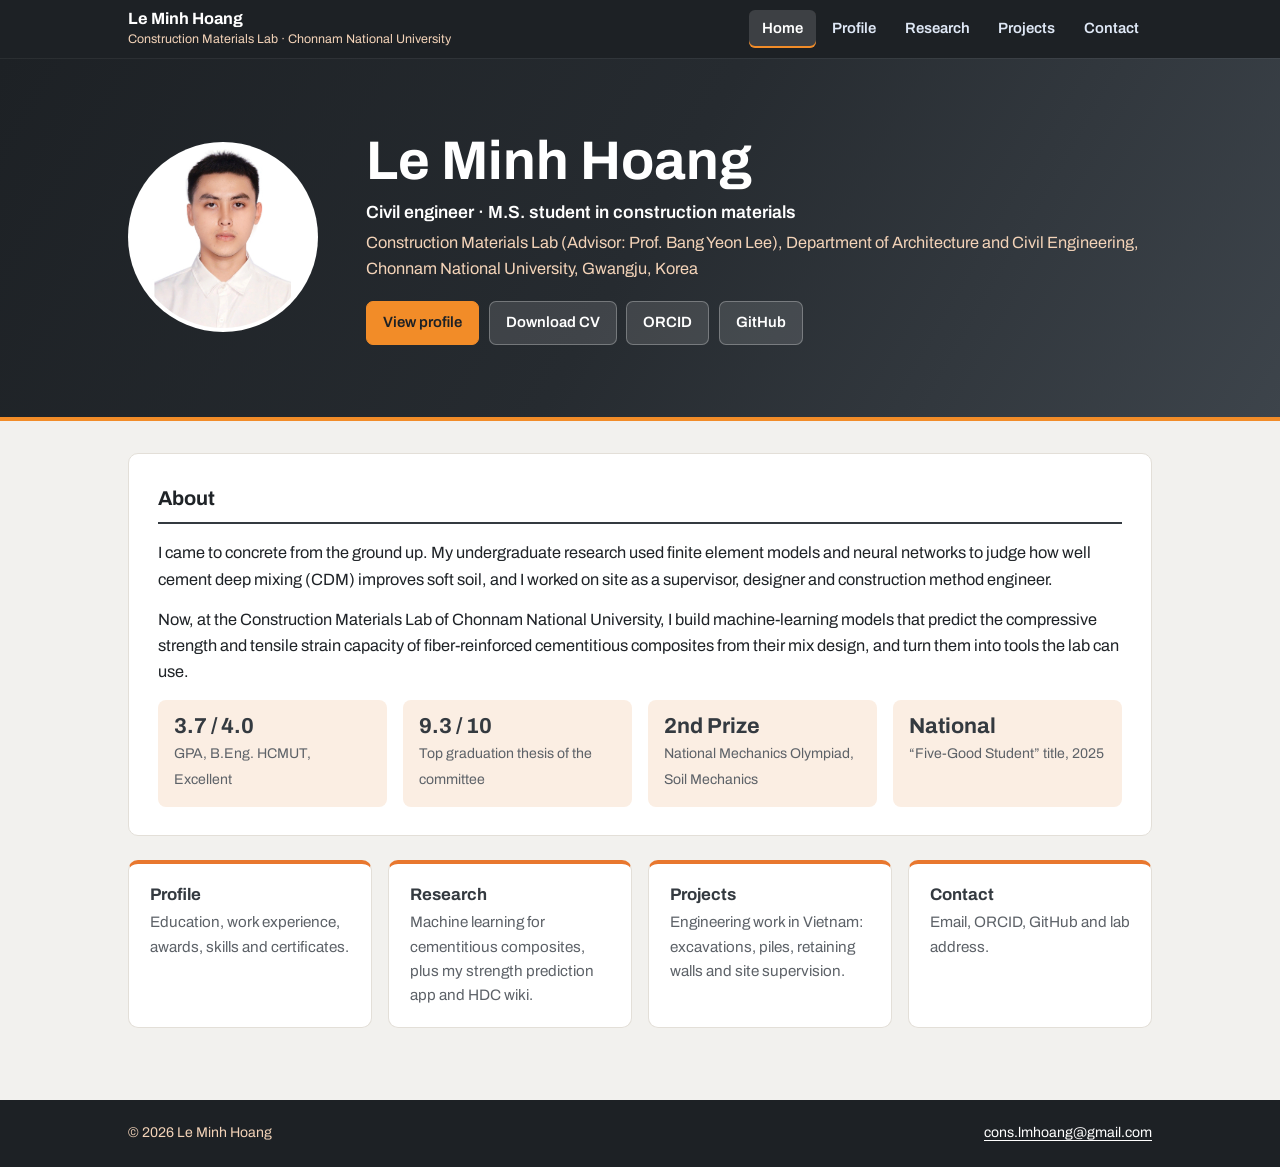
==== commit c7390f88: "Projects page now shows engineering work in Vietnam; research tools live on Research; gap under page" ====
--- a/index.html
+++ b/index.html
@@ -62,11 +62,11 @@
     </a>
     <a class="tile" href="research.html">
       <h3>Research</h3>
-      <p>Machine learning for cementitious composites and ground improvement with CDM.</p>
+      <p>Machine learning for cementitious composites, plus my strength prediction app and HDC wiki.</p>
     </a>
     <a class="tile" href="projects.html">
       <h3>Projects</h3>
-      <p>The strength-prediction web app and the HDC literature wiki, with live links.</p>
+      <p>Engineering work in Vietnam: excavations, piles, retaining walls and site supervision.</p>
     </a>
     <a class="tile" href="contact.html">
       <h3>Contact</h3>
--- a/style.css
+++ b/style.css
@@ -90,7 +90,7 @@
 .btn.primary:hover { background: #f5a04f; }
 
 /* ---------- content ---------- */
-main { padding: 2rem 0 3rem; }
+main.wrap { padding-top: 2rem; padding-bottom: 3rem; }
 .card {
   background: var(--card);
   border: 1px solid var(--rule);
@@ -180,6 +180,39 @@
 .contact-list dt { color: var(--muted); }
 .contact-list dd { margin: 0; }
 
+/* research tools: big clickable cards */
+.tools { display: grid; grid-template-columns: repeat(auto-fit, minmax(18rem, 1fr)); gap: 1.25rem; margin-bottom: 1.5rem; }
+.tool {
+  display: flex; flex-direction: column; gap: .7rem;
+  padding: 1.5rem 1.6rem 1.4rem;
+  border-radius: 12px;
+  background: linear-gradient(135deg, var(--navy-900) 0%, #3d444b 100%);
+  border-bottom: 4px solid var(--gold);
+  color: #fff; text-decoration: none;
+  transition: transform .15s ease, box-shadow .15s ease;
+}
+.tool:hover { transform: translateY(-2px); box-shadow: 0 10px 24px rgba(29,33,37,.22); }
+.tool:focus-visible { outline: 3px solid var(--gold); outline-offset: 3px; }
+.tool-head { display: flex; justify-content: space-between; align-items: baseline; gap: 1rem; }
+.tool-head b { font-size: 1.25rem; }
+.arrow { color: var(--gold); font-size: 1.3rem; }
+.tool-desc { color: #e6e3de; line-height: 1.55; }
+.tool-meta { color: var(--sky-200); font-size: .88rem; margin-top: auto; }
+@media (prefers-reduced-motion: reduce) { .tool { transition: none; } .tool:hover { transform: none; } }
+
+/* engineering projects page */
+.proj-facts { margin-bottom: 1.5rem; }
+.proj-facts .fact { background: var(--card); border: 1px solid var(--rule); border-left: 4px solid var(--navy-500); }
+.scope { display: flex; flex-wrap: wrap; gap: .5rem; }
+.scope span { padding: .35rem .8rem; border-radius: 999px; background: var(--sky-100); color: var(--navy-700); font-size: .92rem; border: 1px solid var(--sky-200); }
+.proj-list { display: grid; grid-template-columns: repeat(auto-fit, minmax(19rem, 1fr)); gap: 1rem 1.5rem; }
+.proj { border-top: 3px solid var(--navy-700); padding-top: .8rem; }
+.proj-top { display: flex; justify-content: space-between; align-items: baseline; gap: 1rem; }
+.proj-top .when { white-space: nowrap; margin: 0; }
+.proj p { margin-bottom: .4rem; }
+.proj p.small { margin-bottom: .35rem; }
+.more { margin: 1.5rem 0 0; padding-top: 1rem; border-top: 1px dashed var(--rule); color: var(--muted); }
+
 /* ---------- footer ---------- */
 .foot { background: var(--navy-900); color: var(--sky-200); font-size: .88rem; padding: 1.4rem 0; }
 .foot .wrap { display: flex; flex-wrap: wrap; justify-content: space-between; gap: .5rem 1.5rem; }
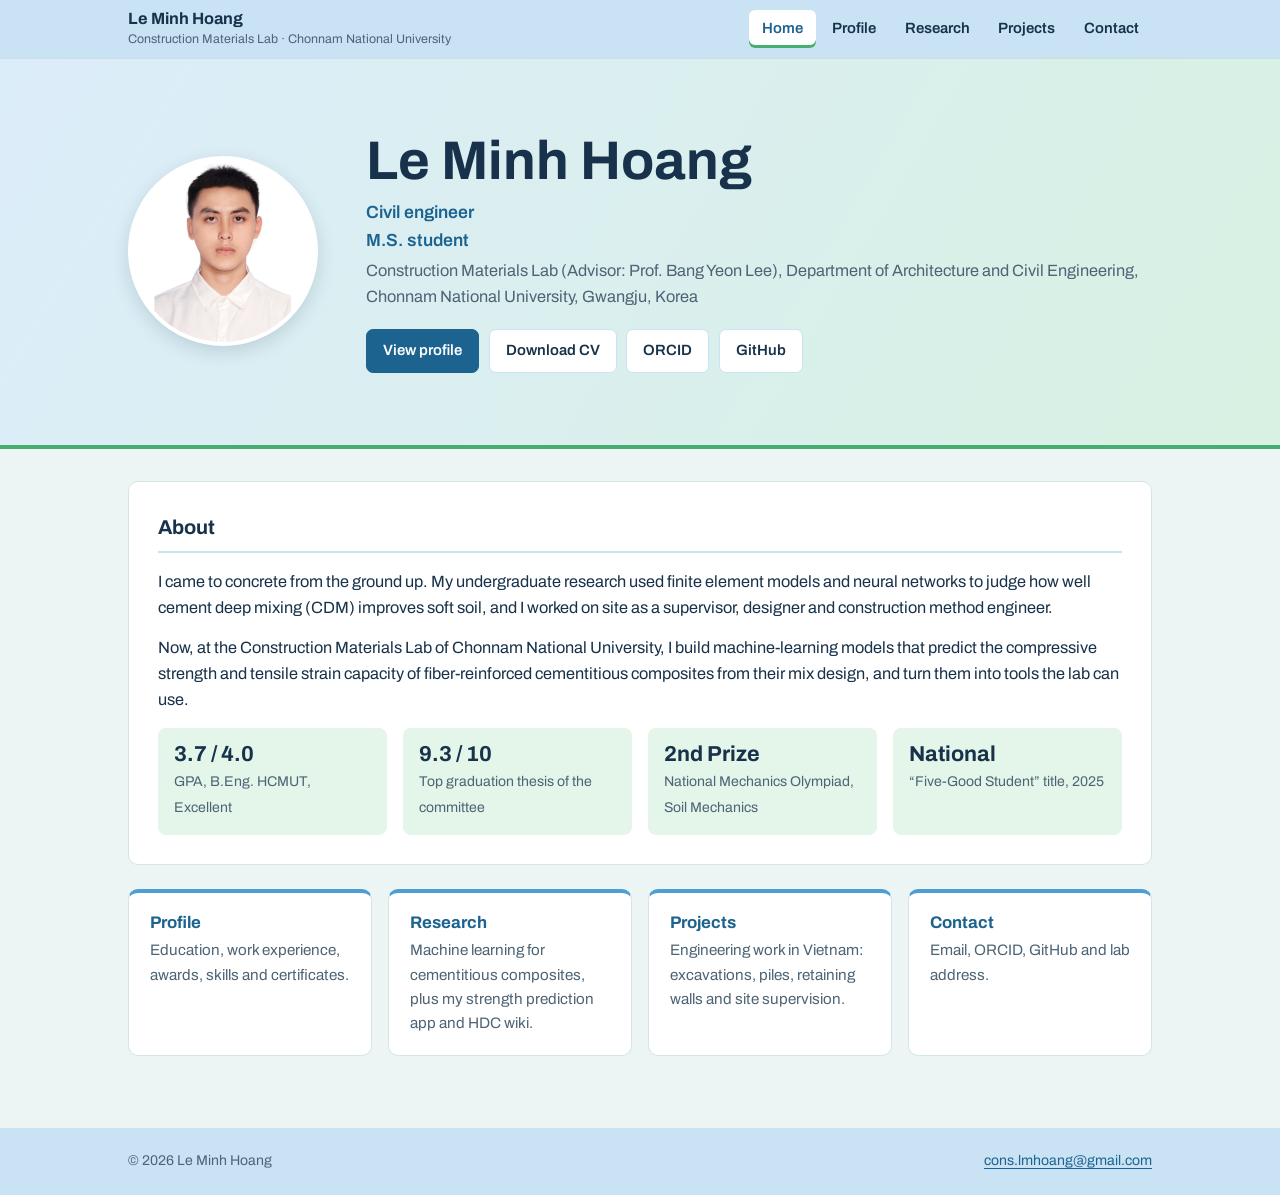
==== commit 566d94d0: "Light blue and light green palette; hero title on two lines Co-Authored-By: Claude Opus 5.5 <noreply" ====
--- a/index.html
+++ b/index.html
@@ -30,7 +30,7 @@
     <img class="avatar" src="assets/photo.jpg" alt="Portrait of Le Minh Hoang" width="300" height="300">
     <div>
       <h1>Le Minh Hoang</h1>
-      <p class="role">Civil engineer · M.S. student in construction materials</p>
+      <p class="role">Civil engineer<br>M.S. student</p>
       <p class="org">Construction Materials Lab (Advisor: Prof. Bang Yeon Lee), Department of Architecture and Civil Engineering, Chonnam National University, Gwangju, Korea</p>
       <div class="btns">
         <a class="btn primary" href="profile.html">View profile</a>
--- a/style.css
+++ b/style.css
@@ -1,18 +1,18 @@
 :root {
-  /* graphite + safety orange (variable names kept so selectors stay the same) */
-  --navy-900: #1d2125;    /* graphite, top bar and footer */
-  --navy-800: #262b30;
-  --navy-700: #343a40;    /* headings, tile titles */
-  --navy-500: #e8772e;    /* orange: tile tops, timeline dots, buttons */
-  --sky-200: #f3d3b8;     /* light text on dark */
-  --sky-100: #fbeee3;     /* chips, fact boxes */
-  --bg: #f2f1ee;          /* warm light grey page */
+  /* light blue + light green */
+  --blue-100: #e6f2fb;    /* chips */
+  --blue-200: #c9e3f5;    /* light blue: top bar, footer, chip borders */
+  --blue-500: #4c9ed3;    /* sky blue: tile tops, rules */
+  --blue-700: #1d6390;    /* links and main button (readable on white) */
+  --green-100: #e4f5ea;   /* fact boxes */
+  --green-200: #c5eacf;   /* light green */
+  --green-500: #47ad70;   /* timeline dots, band edge, active tab */
+  --bg: #edf5f4;          /* pale blue-green page, not plain white */
   --card: #ffffff;
-  --ink: #1f2327;
-  --muted: #5d6268;
-  --rule: #e3dfd8;
-  --link: #c25a14;
-  --gold: #f28c28;        /* main button and active tab */
+  --ink: #17324a;
+  --muted: #4d6475;
+  --rule: #d4e4e8;
+  --link: var(--blue-700);
   --wrap: 68rem;
   --radius: 10px;
 }
@@ -34,60 +34,60 @@
 }
 body > main { flex: 1 0 auto; width: 100%; }
 a { color: var(--link); text-underline-offset: 3px; }
-a:focus-visible, button:focus-visible { outline: 2px solid var(--gold); outline-offset: 3px; border-radius: 4px; }
+a:focus-visible, button:focus-visible { outline: 2px solid var(--blue-700); outline-offset: 3px; border-radius: 4px; }
 img { max-width: 100%; }
 .wrap { max-width: var(--wrap); margin: 0 auto; padding: 0 clamp(1rem, 4vw, 2rem); }
 
 /* ---------- top bar with tabs ---------- */
 .topbar {
   position: sticky; top: 0; z-index: 20;
-  background: var(--navy-900);
-  color: #fff;
-  box-shadow: 0 1px 0 rgba(255,255,255,.06);
+  background: var(--blue-200);
+  color: var(--ink);
+  box-shadow: 0 1px 0 rgba(23,50,74,.08);
 }
 .topbar .wrap { display: flex; align-items: center; gap: 1.5rem; min-height: 3.6rem; }
-.brand { color: #fff; text-decoration: none; line-height: 1.15; flex-shrink: 0; }
+.brand { color: var(--ink); text-decoration: none; line-height: 1.15; flex-shrink: 0; }
 .brand strong { display: block; font-size: 1.02rem; font-weight: 700; }
-.brand span { font-size: .78rem; color: var(--sky-200); }
+.brand span { font-size: .78rem; color: var(--muted); }
 .tabs { display: flex; gap: .2rem; margin-left: auto; overflow-x: auto; scrollbar-width: none; }
 .tabs::-webkit-scrollbar { display: none; }
 .tabs a {
-  color: #dfe8f6; text-decoration: none; white-space: nowrap;
+  color: var(--ink); text-decoration: none; white-space: nowrap;
   font-size: .93rem; font-weight: 600;
   padding: .45rem .8rem; border-radius: 6px;
 }
-.tabs a:hover { background: rgba(255,255,255,.08); color: #fff; }
-.tabs a[aria-current="page"] { background: rgba(255,255,255,.14); color: #fff; box-shadow: inset 0 -2px 0 var(--gold); }
+.tabs a:hover { background: rgba(255,255,255,.5); }
+.tabs a[aria-current="page"] { background: #fff; color: var(--blue-700); box-shadow: inset 0 -3px 0 var(--green-500); }
 
 /* ---------- page header band ---------- */
 .band {
-  background: linear-gradient(120deg, var(--navy-900) 0%, var(--navy-800) 50%, #3d444b 100%);
-  border-bottom: 4px solid var(--gold);
-  color: #fff;
+  background: linear-gradient(120deg, #dcedfa 0%, #d8f1e2 100%);
+  border-bottom: 4px solid var(--green-500);
+  color: var(--ink);
   padding: 2.4rem 0 2.2rem;
 }
 .band h1 { margin: 0 0 .35rem; font-size: clamp(1.7rem, 3.5vw, 2.3rem); line-height: 1.15; }
-.band p { margin: 0; color: var(--sky-200); }
+.band p { margin: 0; color: var(--muted); }
 
 /* home hero is a taller version of the band */
 .hero { padding: clamp(2.5rem, 7vw, 4.5rem) 0; }
 .hero .wrap { display: grid; grid-template-columns: auto 1fr; gap: clamp(1.5rem, 4vw, 3rem); align-items: center; }
 .hero img.avatar {
   width: clamp(130px, 18vw, 190px); height: auto; aspect-ratio: 1; object-fit: cover; object-position: 50% 20%;
-  border-radius: 50%; border: 4px solid rgba(255,255,255,.85); background: #fff;
+  border-radius: 50%; border: 4px solid #fff; background: #fff; box-shadow: 0 6px 18px rgba(23,50,74,.15);
 }
 .hero h1 { font-size: clamp(2.2rem, 5.5vw, 3.4rem); margin-bottom: .4rem; }
-.hero .role { color: #fff; font-size: 1.1rem; font-weight: 600; margin-bottom: .2rem; }
+.hero .role { color: var(--blue-700); font-size: 1.1rem; font-weight: 600; margin-bottom: .2rem; }
 .hero .org { margin-bottom: 1.2rem; }
 .btns { display: flex; flex-wrap: wrap; gap: .6rem; }
 .btn {
   display: inline-block; padding: .55rem 1rem; border-radius: 7px;
   font-weight: 600; font-size: .93rem; text-decoration: none;
-  background: rgba(255,255,255,.12); color: #fff; border: 1px solid rgba(255,255,255,.28);
-}
-.btn:hover { background: rgba(255,255,255,.2); }
-.btn.primary { background: var(--gold); color: var(--navy-900); border-color: var(--gold); }
-.btn.primary:hover { background: #f5a04f; }
+  background: #fff; color: var(--ink); border: 1px solid var(--blue-200);
+}
+.btn:hover { background: var(--blue-100); }
+.btn.primary { background: var(--blue-700); color: #fff; border-color: var(--blue-700); }
+.btn.primary:hover { background: #174f74; }
 
 /* ---------- content ---------- */
 main.wrap { padding-top: 2rem; padding-bottom: 3rem; }
@@ -100,7 +100,7 @@
 }
 h2 {
   font-size: 1.25rem; margin: 0 0 1rem; padding-bottom: .5rem;
-  border-bottom: 2px solid var(--navy-700);
+  border-bottom: 2px solid var(--blue-200);
 }
 h3 { font-size: 1.05rem; margin: 0 0 .25rem; line-height: 1.35; }
 p { margin: 0 0 .9rem; }
@@ -112,15 +112,15 @@
 .tile {
   display: block; text-decoration: none; color: var(--ink);
   background: var(--card); border: 1px solid var(--rule); border-radius: var(--radius);
-  padding: 1.2rem 1.3rem; border-top: 4px solid var(--navy-500);
-}
-.tile:hover { border-color: var(--navy-500); box-shadow: 0 4px 14px rgba(29,33,37,.10); }
-.tile h3 { color: var(--navy-700); }
+  padding: 1.2rem 1.3rem; border-top: 4px solid var(--blue-500);
+}
+.tile:hover { border-color: var(--green-500); box-shadow: 0 4px 14px rgba(23,50,74,.10); }
+.tile h3 { color: var(--blue-700); }
 .tile p { margin: 0; color: var(--muted); font-size: .95rem; }
 
 .facts { display: grid; grid-template-columns: repeat(auto-fit, minmax(10rem, 1fr)); gap: 1rem; }
-.fact { background: var(--sky-100); border-radius: 8px; padding: .9rem 1rem; }
-.fact b { display: block; font-size: 1.35rem; color: var(--navy-700); line-height: 1.2; }
+.fact { background: var(--green-100); border-radius: 8px; padding: .9rem 1rem; }
+.fact b { display: block; font-size: 1.35rem; color: var(--ink); line-height: 1.2; }
 .fact span { font-size: .88rem; color: var(--muted); }
 
 /* profile header */
@@ -130,9 +130,9 @@
 .chips { display: flex; flex-wrap: wrap; gap: .45rem; margin: .8rem 0; }
 .chip {
   font-size: .84rem; padding: .25rem .7rem; border-radius: 999px;
-  background: var(--sky-100); color: var(--navy-700); text-decoration: none; border: 1px solid var(--sky-200);
-}
-a.chip:hover { background: var(--sky-200); }
+  background: var(--blue-100); color: var(--blue-700); text-decoration: none; border: 1px solid var(--blue-200);
+}
+a.chip:hover { background: var(--blue-200); }
 
 /* dated rows (education, awards, certificates) */
 .rows { margin: 0; }
@@ -143,14 +143,14 @@
 
 /* experience timeline */
 .timeline { list-style: none; margin: 0; padding: 0; position: relative; }
-.timeline::before { content: ""; position: absolute; left: .45rem; top: .4rem; bottom: .4rem; width: 2px; background: var(--sky-200); }
+.timeline::before { content: ""; position: absolute; left: .45rem; top: .4rem; bottom: .4rem; width: 2px; background: var(--green-200); }
 .timeline > li { position: relative; padding: 0 0 1.3rem 2rem; }
 .timeline > li:last-child { padding-bottom: 0; }
 .timeline > li::before {
   content: ""; position: absolute; left: 0; top: .35rem; width: 1rem; height: 1rem; border-radius: 50%;
-  background: var(--card); border: 3px solid var(--navy-500);
-}
-.timeline > li.current::before { background: var(--gold); border-color: var(--navy-700); }
+  background: var(--card); border: 3px solid var(--green-500);
+}
+.timeline > li.current::before { background: var(--green-500); }
 .when { font-size: .88rem; color: var(--muted); margin-bottom: .2rem; }
 .timeline ul { margin: .3rem 0 0; padding-left: 1.1rem; color: var(--muted); font-size: .95rem; }
 
@@ -167,12 +167,12 @@
 .project { display: grid; grid-template-columns: 1fr auto; gap: 1rem 1.5rem; align-items: start; }
 .project + .project { margin-top: 0; }
 .tags { display: flex; flex-wrap: wrap; gap: .35rem; margin: .4rem 0 .7rem; }
-.tag { font-size: .78rem; padding: .15rem .55rem; border-radius: 4px; background: var(--sky-100); color: var(--navy-700); }
+.tag { font-size: .78rem; padding: .15rem .55rem; border-radius: 4px; background: var(--blue-100); color: var(--blue-700); }
 .project .links { display: flex; flex-direction: column; gap: .45rem; min-width: 10rem; }
-.project .links a { text-align: center; padding: .45rem .9rem; border-radius: 7px; font-weight: 600; font-size: .9rem; text-decoration: none; border: 1px solid var(--navy-500); color: var(--navy-700); }
-.project .links a.go { background: var(--navy-700); border-color: var(--navy-700); color: #fff; }
-.project .links a:hover { background: var(--sky-100); }
-.project .links a.go:hover { background: var(--navy-800); }
+.project .links a { text-align: center; padding: .45rem .9rem; border-radius: 7px; font-weight: 600; font-size: .9rem; text-decoration: none; border: 1px solid var(--blue-500); color: var(--blue-700); }
+.project .links a.go { background: var(--blue-700); border-color: var(--blue-700); color: #fff; }
+.project .links a:hover { background: var(--blue-100); }
+.project .links a.go:hover { background: #174f74; }
 
 .contact-list { margin: 0; }
 .contact-list > div { display: grid; grid-template-columns: 6rem 1fr; gap: 1rem; padding: .6rem 0; border-top: 1px solid var(--rule); }
@@ -186,27 +186,27 @@
   display: flex; flex-direction: column; gap: .7rem;
   padding: 1.5rem 1.6rem 1.4rem;
   border-radius: 12px;
-  background: linear-gradient(135deg, var(--navy-900) 0%, #3d444b 100%);
-  border-bottom: 4px solid var(--gold);
-  color: #fff; text-decoration: none;
+  background: linear-gradient(135deg, #d6ebfa 0%, #d3f0dd 100%);
+  border: 1px solid var(--blue-200); border-bottom: 4px solid var(--green-500);
+  color: var(--ink); text-decoration: none;
   transition: transform .15s ease, box-shadow .15s ease;
 }
-.tool:hover { transform: translateY(-2px); box-shadow: 0 10px 24px rgba(29,33,37,.22); }
-.tool:focus-visible { outline: 3px solid var(--gold); outline-offset: 3px; }
+.tool:hover { transform: translateY(-2px); box-shadow: 0 10px 24px rgba(23,50,74,.14); }
+.tool:focus-visible { outline: 3px solid var(--blue-700); outline-offset: 3px; }
 .tool-head { display: flex; justify-content: space-between; align-items: baseline; gap: 1rem; }
-.tool-head b { font-size: 1.25rem; }
-.arrow { color: var(--gold); font-size: 1.3rem; }
-.tool-desc { color: #e6e3de; line-height: 1.55; }
-.tool-meta { color: var(--sky-200); font-size: .88rem; margin-top: auto; }
+.tool-head b { font-size: 1.25rem; color: var(--blue-700); }
+.arrow { color: var(--green-500); font-size: 1.3rem; }
+.tool-desc { color: var(--ink); line-height: 1.55; }
+.tool-meta { color: var(--muted); font-size: .88rem; margin-top: auto; }
 @media (prefers-reduced-motion: reduce) { .tool { transition: none; } .tool:hover { transform: none; } }
 
 /* engineering projects page */
 .proj-facts { margin-bottom: 1.5rem; }
-.proj-facts .fact { background: var(--card); border: 1px solid var(--rule); border-left: 4px solid var(--navy-500); }
+.proj-facts .fact { background: var(--card); border: 1px solid var(--rule); border-left: 4px solid var(--green-500); }
 .scope { display: flex; flex-wrap: wrap; gap: .5rem; }
-.scope span { padding: .35rem .8rem; border-radius: 999px; background: var(--sky-100); color: var(--navy-700); font-size: .92rem; border: 1px solid var(--sky-200); }
+.scope span { padding: .35rem .8rem; border-radius: 999px; background: var(--green-100); color: var(--ink); font-size: .92rem; border: 1px solid var(--green-200); }
 .proj-list { display: grid; grid-template-columns: repeat(auto-fit, minmax(19rem, 1fr)); gap: 1rem 1.5rem; }
-.proj { border-top: 3px solid var(--navy-700); padding-top: .8rem; }
+.proj { border-top: 3px solid var(--blue-500); padding-top: .8rem; }
 .proj-top { display: flex; justify-content: space-between; align-items: baseline; gap: 1rem; }
 .proj-top .when { white-space: nowrap; margin: 0; }
 .proj p { margin-bottom: .4rem; }
@@ -214,9 +214,9 @@
 .more { margin: 1.5rem 0 0; padding-top: 1rem; border-top: 1px dashed var(--rule); color: var(--muted); }
 
 /* ---------- footer ---------- */
-.foot { background: var(--navy-900); color: var(--sky-200); font-size: .88rem; padding: 1.4rem 0; }
+.foot { background: var(--blue-200); color: var(--muted); font-size: .88rem; padding: 1.4rem 0; }
 .foot .wrap { display: flex; flex-wrap: wrap; justify-content: space-between; gap: .5rem 1.5rem; }
-.foot a { color: #fff; }
+.foot a { color: var(--blue-700); }
 
 @media (max-width: 760px) {
   .topbar .wrap { flex-direction: column; align-items: stretch; gap: 0; padding-top: .5rem; }
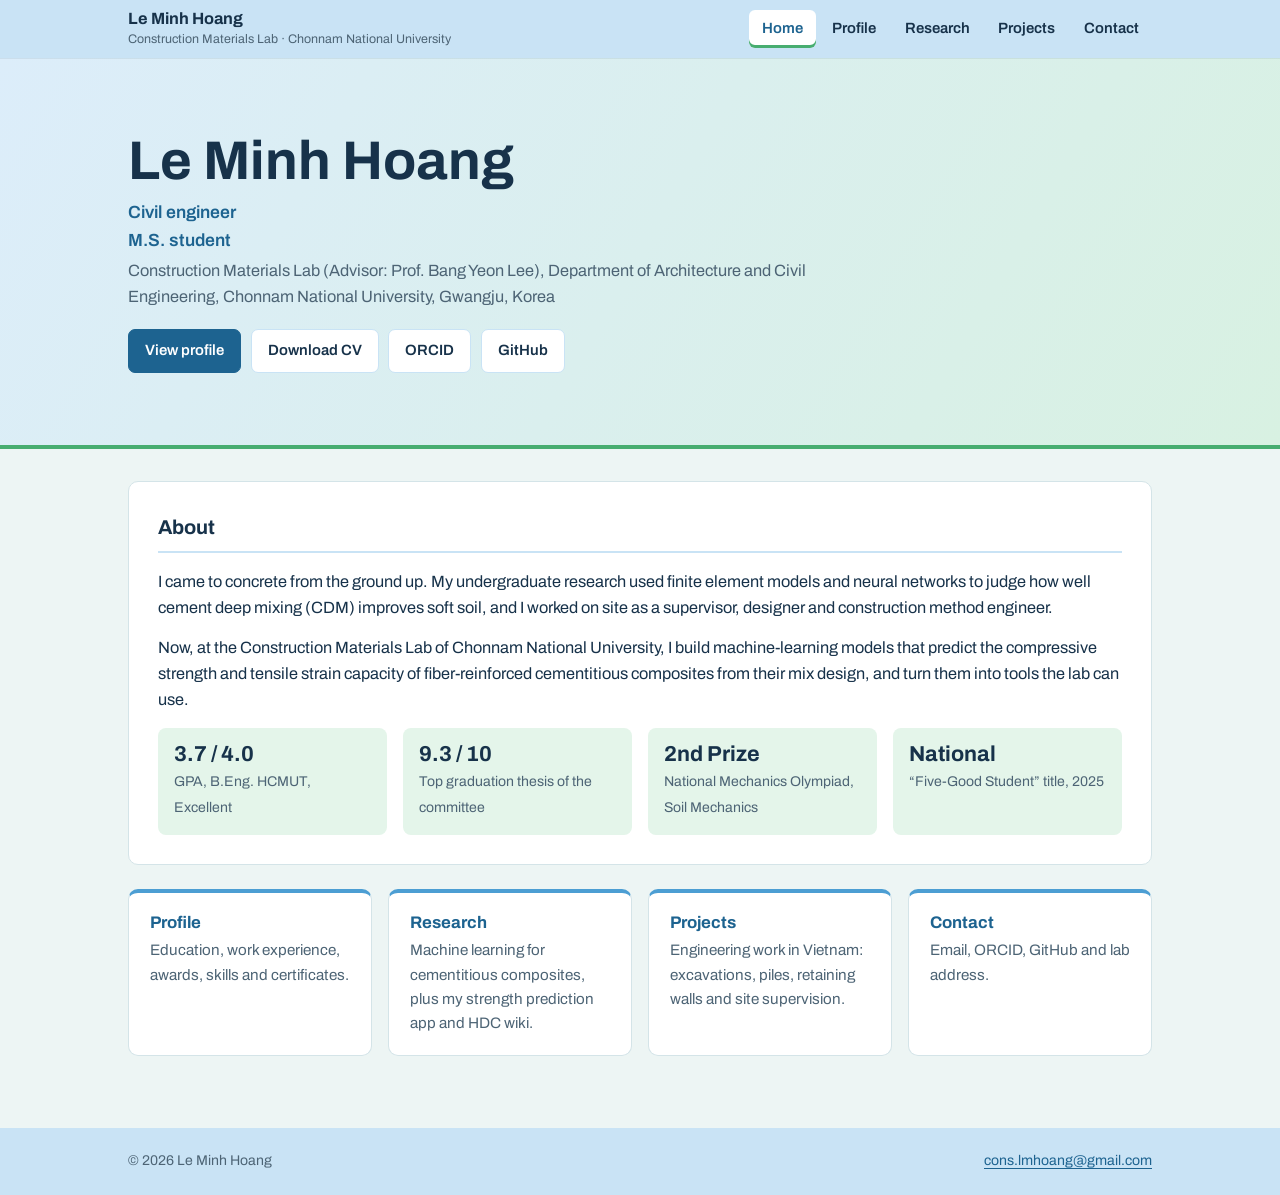
==== commit 8dfd639e: "Home hero without photo Co-Authored-By: Claude Opus 5.5 <noreply@anthropic.com>" ====
--- a/index.html
+++ b/index.html
@@ -5,10 +5,23 @@
 <meta name="viewport" content="width=device-width, initial-scale=1">
 <title>Le Minh Hoang</title>
 <meta name="description" content="Le Minh Hoang, civil engineer and M.S. student in construction materials at Chonnam National University.">
+<link rel="icon" href="favicon.svg" type="image/svg+xml">
+<link rel="icon" href="assets/favicon-32.png" sizes="32x32" type="image/png">
+<link rel="apple-touch-icon" href="assets/apple-touch-icon.png">
+<meta name="theme-color" content="#c9e3f5">
+<meta property="og:type" content="website">
+<meta property="og:site_name" content="Le Minh Hoang">
+<meta property="og:title" content="Le Minh Hoang">
+<meta property="og:description" content="Le Minh Hoang, civil engineer and M.S. student in construction materials at Chonnam National University.">
+<meta property="og:url" content="https://conslmhoang.github.io/">
+<meta property="og:image" content="https://conslmhoang.github.io/assets/preview.png">
+<meta property="og:image:width" content="1200">
+<meta property="og:image:height" content="630">
+<meta name="twitter:card" content="summary_large_image">
 <link rel="preconnect" href="https://fonts.googleapis.com">
 <link rel="preconnect" href="https://fonts.gstatic.com" crossorigin>
 <link href="https://fonts.googleapis.com/css2?family=Archivo:wght@400;600;700&display=swap" rel="stylesheet">
-<link rel="stylesheet" href="style.css">
+<link rel="stylesheet" href="style.css?v=20261127b">
 </head>
 <body>
 
@@ -27,7 +40,6 @@
 
 <section class="band hero">
   <div class="wrap">
-    <img class="avatar" src="assets/photo.jpg" alt="Portrait of Le Minh Hoang" width="300" height="300">
     <div>
       <h1>Le Minh Hoang</h1>
       <p class="role">Civil engineer<br>M.S. student</p>
--- a/style.css
+++ b/style.css
@@ -71,7 +71,7 @@
 
 /* home hero is a taller version of the band */
 .hero { padding: clamp(2.5rem, 7vw, 4.5rem) 0; }
-.hero .wrap { display: grid; grid-template-columns: auto 1fr; gap: clamp(1.5rem, 4vw, 3rem); align-items: center; }
+.hero .wrap > div { max-width: 46rem; }
 .hero img.avatar {
   width: clamp(130px, 18vw, 190px); height: auto; aspect-ratio: 1; object-fit: cover; object-position: 50% 20%;
   border-radius: 50%; border: 4px solid #fff; background: #fff; box-shadow: 0 6px 18px rgba(23,50,74,.15);
